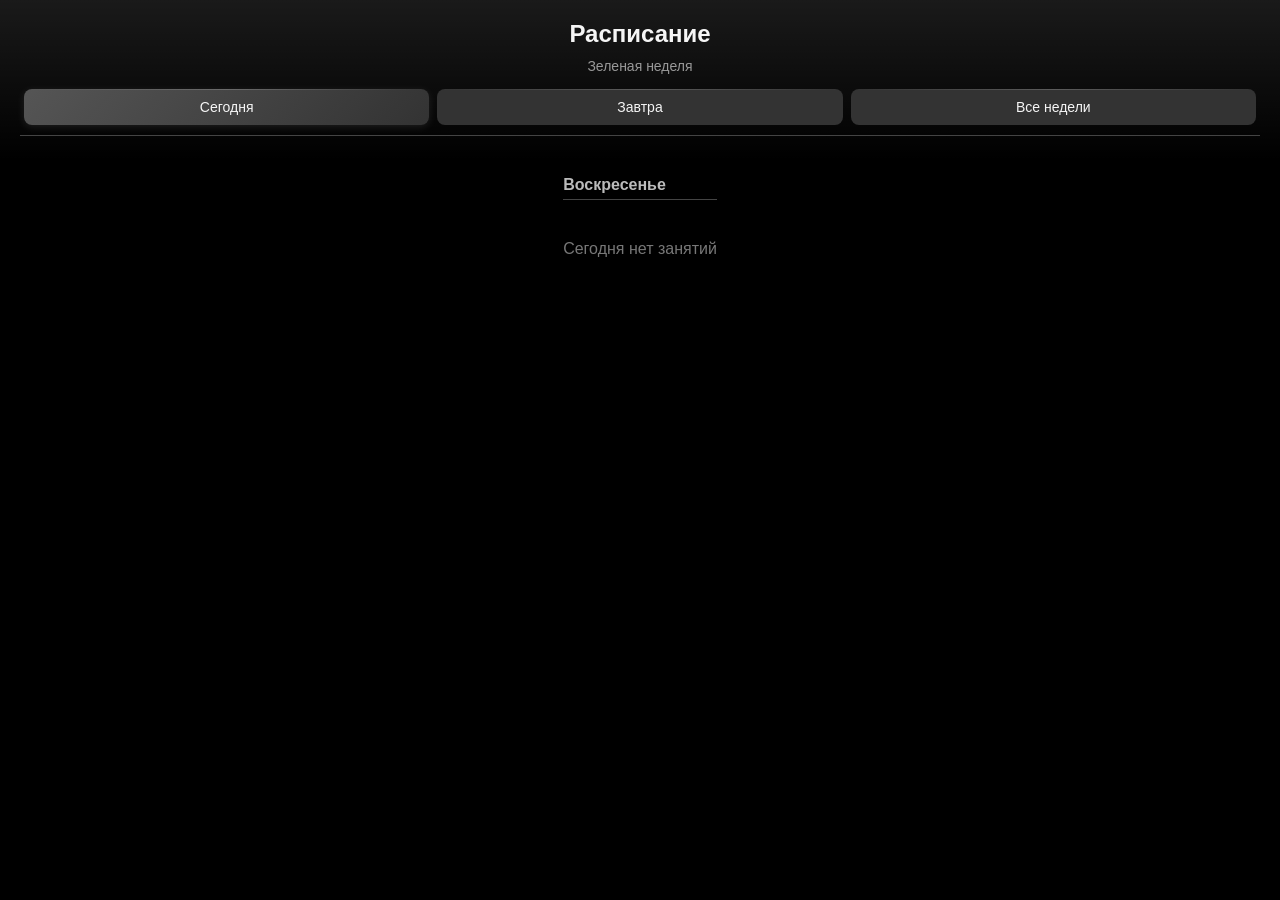
==== index.html @ 1350d83d "Rename index (1).html to index.html" ====
<!DOCTYPE html>
<html lang="ru">
<head>
    <meta charset="UTF-8">
    <meta name="viewport" content="width=device-width, initial-scale=1.0, maximum-scale=1.0, user-scalable=no">
    <meta name="apple-mobile-web-app-capable" content="yes">
    <meta name="apple-mobile-web-app-status-bar-style" content="black-translucent">
    <meta name="apple-mobile-web-app-title" content="Расписание">
    
    <!-- PWA Meta Tags -->
    <meta name="theme-color" content="#000000">
    <meta name="msapplication-TileColor" content="#000000">
    <meta name="msapplication-navbutton-color" content="#000000">
    <meta name="application-name" content="Расписание">
    <meta name="mobile-web-app-capable" content="yes">
    
    <!-- iOS Specific Meta Tags -->
    <meta name="apple-touch-fullscreen" content="yes">
    <link rel="apple-touch-icon" href="./icon-192.svg">
    <link rel="apple-touch-startup-image" href="./icon-512.svg">
    
    <!-- Manifest and Icons -->
    <link rel="manifest" href="./manifest.json">
    <link rel="icon" type="image/svg+xml" href="./icon-192.svg">
    <link rel="shortcut icon" href="./icon-192.svg">
    
    <title>Расписание</title>
    <style>
        :root {
            --bg-color: #000000;
            --text-color: #f5f5f5;
            --accent-color: #333333;
            --highlight-color: #555555;
            --border-color: #444444;
            --gradient-start: rgba(255, 255, 255, 0.1);
            --gradient-end: rgba(255, 255, 255, 0);
            --progress-bar-color: #4CAF50;
            --current-class-border: 2px solid #4CAF50;
            --current-class-bg: rgba(76, 175, 80, 0.1);
        }
        
        * {
            margin: 0;
            padding: 0;
            box-sizing: border-box;
            font-family: -apple-system, BlinkMacSystemFont, 'Segoe UI', Roboto, Helvetica, Arial, sans-serif;
        }
        
        body {
            background-color: var(--bg-color);
            color: var(--text-color);
            min-height: 100vh;
            display: flex;
            flex-direction: column;
            -webkit-font-smoothing: antialiased;
            -webkit-tap-highlight-color: transparent;
        }
        
        .header {
            padding: 20px 20px 10px;
            background: linear-gradient(to bottom, var(--gradient-start), var(--gradient-end));
        }
        
        .title {
            font-size: 24px;
            font-weight: 700;
            margin-bottom: 10px;
            text-align: center;
        }
        
        .week-type {
            text-align: center;
            font-size: 14px;
            margin-bottom: 15px;
            color: #999;
        }
        
        .tabs {
            display: flex;
            justify-content: space-between;
            margin-bottom: 15px;
            border-bottom: 1px solid var(--border-color);
            padding-bottom: 10px;
        }
        
        .tab {
            padding: 10px;
            border-radius: 8px;
            background-color: var(--accent-color);
            flex: 1;
            margin: 0 4px;
            text-align: center;
            font-size: 14px;
            font-weight: 500;
            cursor: pointer;
            transition: all 0.2s ease;
            position: relative;
            overflow: hidden;
        }
        
        .tab.active {
            background: linear-gradient(135deg, #555, #333);
            box-shadow: 0 2px 8px rgba(255, 255, 255, 0.1);
        }
        
        .tab:after {
            content: '';
            position: absolute;
            top: 0;
            left: 0;
            right: 0;
            height: 1px;
            background: linear-gradient(to right, transparent, rgba(255, 255, 255, 0.2), transparent);
        }
        
        /* Sub-tabs styling */
        .sub-tabs {
            display: flex;
            justify-content: space-between;
            margin: 0 0 15px;
            padding: 5px 0;
            border-bottom: 1px solid var(--border-color);
        }
        
        .sub-tab {
            padding: 8px;
            border-radius: 6px;
            background-color: var(--accent-color);
            flex: 1;
            margin: 0 4px;
            text-align: center;
            font-size: 13px;
            font-weight: 500;
            cursor: pointer;
            transition: all 0.2s ease;
            position: relative;
        }
        
        .sub-tab.active {
            background: linear-gradient(135deg, #444, #222);
            box-shadow: 0 2px 6px rgba(255, 255, 255, 0.08);
        }
        
        .sub-tab:after {
            content: '';
            position: absolute;
            top: 0;
            left: 0;
            right: 0;
            height: 1px;
            background: linear-gradient(to right, transparent, rgba(255, 255, 255, 0.15), transparent);
        }
        
        .content {
            flex: 1;
            padding: 0 15px 20px;
            min-height: 0;
        }
        
        .class-card {
            background: linear-gradient(to bottom, var(--accent-color), #222);
            border-radius: 12px;
            padding: 15px;
            margin-bottom: 15px;
            border: 1px solid var(--border-color);
            box-shadow: 0 4px 8px rgba(0, 0, 0, 0.2);
            position: relative;
            overflow: hidden;
        }
        
        /* Current class styling */
        .class-card.current {
            border: var(--current-class-border);
            background: linear-gradient(to bottom, var(--current-class-bg), #222);
        }
        
        .time {
            font-size: 16px;
            font-weight: 600;
            margin-bottom: 8px;
            color: #bbb;
        }
        
        .subject {
            font-size: 18px;
            font-weight: 700;
            margin-bottom: 10px;
        }
        
        .details {
            display: flex;
            justify-content: space-between;
            font-size: 14px;
            color: #999;
            margin-bottom: 10px;
        }
        
        /* Progress bar container */
        .progress-container {
            display: none;
            margin-top: 10px;
        }
        
        .class-card.current .progress-container {
            display: block;
        }
        
        .progress-bar {
            height: 8px;
            width: 100%;
            background-color: #444;
            border-radius: 4px;
            overflow: hidden;
            margin-bottom: 5px;
        }
        
        .progress-fill {
            height: 100%;
            background-color: var(--progress-bar-color);
            width: 0%;
            transition: width 1s linear;
        }
        
        .remaining-time {
            font-size: 12px;
            text-align: right;
            color: #999;
        }
        
        .class-card:after {
            content: '';
            position: absolute;
            top: 0;
            left: 0;
            right: 0;
            height: 1px;
            background: linear-gradient(to right, transparent, rgba(255, 255, 255, 0.2), transparent);
        }
        
        .day-header {
            font-size: 16px;
            font-weight: 600;
            margin: 15px 0 10px;
            padding-bottom: 5px;
            border-bottom: 1px solid var(--border-color);
            color: #bbb;
        }
        
        .no-classes {
            text-align: center;
            margin-top: 40px;
            font-size: 16px;
            color: #777;
        }
        
        .finished-message {
            text-align: center;
            margin-top: 20px;
            font-size: 16px;
            color: #777;
        }
        
        .loading {
            text-align: center;
            padding: 20px;
            font-size: 16px;
        }

        .error {
            text-align: center;
            padding: 20px;
            font-size: 16px;
            color: #ff6b6b;
        }

        @media (prefers-color-scheme: dark) {
            :root {
                --bg-color: #000000;
                --text-color: #f5f5f5;
            }
        }
        
        @media screen and (min-width: 768px) {
            .content {
                max-width: 600px;
                margin: 0 auto;
            }
        }
    </style>
</head>
<body>
    <div class="header">
        <h1 class="title">Расписание</h1>
        <div id="weekType" class="week-type">Загрузка...</div>
        <div class="tabs">
            <div class="tab active" data-tab="today">Сегодня</div>
            <div class="tab" data-tab="tomorrow">Завтра</div>
            <div class="tab" data-tab="week">Все недели</div>
        </div>
    </div>
    <div class="content" id="content">
        <div class="loading">Загрузка расписания...</div>
    </div>

    <script>
        // Global variable to store schedule data
        let scheduleData = null;

        // Helper functions
        const dayOfWeekMap = {
            0: "ВС",
            1: "ПН",
            2: "ВТ",
            3: "СР",
            4: "ЧТ",
            5: "ПТ",
            6: "СБ"
        };

        const fullDayNames = {
            "ПН": "Понедельник",
            "ВТ": "Вторник",
            "СР": "Среда",
            "ЧТ": "Четверг",
            "ПТ": "Пятница",
            "СБ": "Суббота",
            "ВС": "Воскресенье"
        };

        // Load schedule data from JSON file with offline support
        async function loadScheduleData() {
            try {
                // First try to load from network
                const response = await fetch('schedule.json');
                if (!response.ok) {
                    throw new Error(`HTTP error! status: ${response.status}`);
                }
                scheduleData = await response.json();
                
                // Save to localStorage for offline access
                localStorage.setItem('scheduleData', JSON.stringify(scheduleData));
                localStorage.setItem('scheduleDataTimestamp', Date.now().toString());
                
                console.log('Schedule data loaded from network and cached');
                return true;
            } catch (error) {
                console.error('Error loading schedule data from network:', error);
                
                // Try to load from localStorage (offline mode)
                const cachedData = localStorage.getItem('scheduleData');
                if (cachedData) {
                    try {
                        scheduleData = JSON.parse(cachedData);
                        console.log('Schedule data loaded from offline cache');
                        
                        // Show offline indicator
                        showOfflineIndicator();
                        return true;
                    } catch (parseError) {
                        console.error('Error parsing cached schedule data:', parseError);
                        localStorage.removeItem('scheduleData');
                        localStorage.removeItem('scheduleDataTimestamp');
                    }
                }
                
                // No data available
                document.getElementById('content').innerHTML = `
                    <div class="error">
                        Ошибка загрузки расписания.<br>
                        Нет доступа к сети и отсутствуют сохраненные данные.<br>
                        Проверьте подключение к интернету.
                    </div>
                `;
                return false;
            }
        }

        // Show offline indicator
        function showOfflineIndicator() {
            const weekTypeElement = document.getElementById('weekType');
            if (weekTypeElement) {
                weekTypeElement.innerHTML += ' <span style="color: #ff6b6b; font-size: 12px;">● Автономный режим</span>';
            }
        }

        // Check if data is fresh (less than 24 hours old)
        function isDataFresh() {
            const timestamp = localStorage.getItem('scheduleDataTimestamp');
            if (!timestamp) return false;
            
            const age = Date.now() - parseInt(timestamp);
            const maxAge = 24 * 60 * 60 * 1000; // 24 hours
            return age < maxAge;
        }

        // Get next class for widget
        function getNextClass() {
            if (!scheduleData) return null;
            
            const now = new Date();
            const currentWeekType = getCurrentWeekType();
            const currentDay = getCurrentDayOfWeek();
            
            // Check remaining classes today
            const todayClasses = scheduleData[currentWeekType] && scheduleData[currentWeekType][currentDay];
            if (todayClasses && todayClasses.length > 0) {
                for (const classItem of todayClasses) {
                    const { start } = parseTimeString(classItem.time);
                    if (start > now.getTime()) {
                        return {
                            ...classItem,
                            day: currentDay,
                            weekType: currentWeekType,
                            isToday: true
                        };
                    }
                }
            }
            
            // Check tomorrow and subsequent days
            const daysOrder = ["ПН", "ВТ", "СР", "ЧТ", "ПТ", "СБ", "ВС"];
            let checkDate = new Date(now);
            checkDate.setDate(checkDate.getDate() + 1);
            
            for (let i = 0; i < 14; i++) { // Check up to 2 weeks ahead
                const checkDay = dayOfWeekMap[checkDate.getDay()];
                const checkWeekType = getWeekTypeForDate(checkDate);
                
                const dayClasses = scheduleData[checkWeekType] && scheduleData[checkWeekType][checkDay];
                if (dayClasses && dayClasses.length > 0) {
                    return {
                        ...dayClasses[0],
                        day: checkDay,
                        weekType: checkWeekType,
                        isToday: false,
                        date: new Date(checkDate)
                    };
                }
                
                checkDate.setDate(checkDate.getDate() + 1);
            }
            
            return null;
        }
        
        // Get week type for specific date
        function getWeekTypeForDate(date) {
            const startDate = new Date('2025-01-27');
            const timeDiff = date.getTime() - startDate.getTime();
            const weeksPassed = Math.floor(timeDiff / (7 * 24 * 60 * 60 * 1000));
            return weeksPassed % 2 === 0 ? "Зеленая неделя" : "Белая неделя";
        }

        // Get today's schedule for widget
        function getTodayScheduleForWidget() {
            const weekType = getCurrentWeekType();
            const dayOfWeek = getCurrentDayOfWeek();
            
            if (!scheduleData || !scheduleData[weekType] || !scheduleData[weekType][dayOfWeek]) {
                return {
                    day: fullDayNames[dayOfWeek],
                    weekType: weekType,
                    classes: [],
                    message: "Сегодня нет занятий"
                };
            }
            
            const classes = scheduleData[weekType][dayOfWeek].map(classItem => ({
                ...classItem,
                isCurrent: isCurrentClass(classItem.time),
                isFinished: parseTimeString(classItem.time).end < Date.now()
            }));
            
            return {
                day: fullDayNames[dayOfWeek],
                weekType: weekType,
                classes: classes,
                currentClass: classes.find(c => c.isCurrent),
                nextClass: classes.find(c => parseTimeString(c.time).start > Date.now())
            };
        }

        // API endpoints for widgets (simulated with URL parameters)
        function handleWidgetAPI() {
            const urlParams = new URLSearchParams(window.location.search);
            const api = urlParams.get('api');
            
            if (api === 'next-class') {
                const nextClass = getNextClass();
                if (nextClass) {
                    return {
                        success: true,
                        data: {
                            subject: nextClass.subject,
                            time: nextClass.time,
                            room: nextClass.room,
                            type: nextClass.type,
                            day: fullDayNames[nextClass.day],
                            isToday: nextClass.isToday,
                            date: nextClass.date ? nextClass.date.toLocaleDateString('ru-RU') : 'Сегодня'
                        }
                    };
                } else {
                    return {
                        success: false,
                        message: "Нет предстоящих занятий"
                    };
                }
            }
            
            if (api === 'today') {
                return {
                    success: true,
                    data: getTodayScheduleForWidget()
                };
            }
            
            return null;
        }

        // Determine current week type (alternate between green and white week)
        function getCurrentWeekType() {
            const startDate = new Date('2025-01-27');
            const currentDate = new Date();
            const timeDiff = currentDate.getTime() - startDate.getTime();
            const weeksPassed = Math.floor(timeDiff / (7 * 24 * 60 * 60 * 1000));
            return weeksPassed % 2 === 0 ? "Зеленая неделя" : "Белая неделя";
        }
        
        function getTomorrowWeekType() {
            const startDate = new Date('2025-01-27');
            const tomorrow = new Date();
            tomorrow.setDate(tomorrow.getDate() + 1);
            const timeDiff = tomorrow.getTime() - startDate.getTime();
            const weeksPassed = Math.floor(timeDiff / (7 * 24 * 60 * 60 * 1000));
            return weeksPassed % 2 === 0 ? "Зеленая неделя" : "Белая неделя";
        }
        
        function getCurrentDayOfWeek() {
            return dayOfWeekMap[new Date().getDay()];
        }

        function getTomorrowDayOfWeek() {
            const tomorrow = new Date();
            tomorrow.setDate(tomorrow.getDate() + 1);
            return dayOfWeekMap[tomorrow.getDay()];
        }

        // Time parsing and progress functions
        function parseTimeString(timeStr) {
            const [start, end] = timeStr.split(' - ');
            
            // Parse start time
            const [startHours, startMinutes] = start.split(':').map(Number);
            const startDate = new Date();
            startDate.setHours(startHours, startMinutes, 0, 0);
            
            // Parse end time
            const [endHours, endMinutes] = end.split(':').map(Number);
            const endDate = new Date();
            endDate.setHours(endHours, endMinutes, 0, 0);
            
            return { start: startDate.getTime(), end: endDate.getTime() };
        }
        
        function isCurrentClass(timeStr) {
            const now = Date.now();
            const { start, end } = parseTimeString(timeStr);
            return now >= start && now <= end;
        }
        
        function calculateProgress(timeStr) {
            const now = Date.now();
            const { start, end } = parseTimeString(timeStr);
            
            const totalDuration = end - start;
            const elapsed = now - start;
            
            return Math.min(Math.max(0, (elapsed / totalDuration) * 100), 100);
        }
        
        function calculateRemainingTime(timeStr) {
            const now = Date.now();
            const { end } = parseTimeString(timeStr);
            
            const remainingMs = end - now;
            const remainingMinutes = Math.ceil(remainingMs / 60000);
            
            return remainingMinutes > 0 ? remainingMinutes : 0;
        }

        // Check if all classes for the day are finished
        function areClassesFinishedForDay(weekType, dayOfWeek) {
            if (!scheduleData || !scheduleData[weekType] || !scheduleData[weekType][dayOfWeek]) return true;
            
            const dayClasses = scheduleData[weekType][dayOfWeek];
            if (dayClasses.length === 0) return true;
            
            const now = Date.now();
            const lastClassEnd = parseTimeString(dayClasses[dayClasses.length - 1].time).end;
            
            return now > lastClassEnd;
        }

        // UI Rendering functions
        function renderClassCard(classItem, isTodayTab = false) {
            // Only show progress and current class styling in "Сегодня" tab
            const showProgress = isTodayTab && isCurrentClass(classItem.time);
            const currentClass = showProgress ? 'current' : '';
            
            let html = `
                <div class="class-card ${currentClass}">
                    <div class="time">${classItem.time}</div>
                    <div class="subject">${classItem.subject}</div>
                    <div class="details">
                        <div class="room">Кабинет: ${classItem.room}</div>
                        <div class="type">${classItem.type}</div>
                    </div>
            `;
            
            // Add progress bar for current class in "Сегодня" tab
            if (showProgress) {
                const progress = calculateProgress(classItem.time);
                const remainingMinutes = calculateRemainingTime(classItem.time);
                
                html += `
                    <div class="progress-container">
                        <div class="progress-bar">
                            <div class="progress-fill" style="width: ${progress}%"></div>
                        </div>
                        <div class="remaining-time">Осталось: ${remainingMinutes} минут</div>
                    </div>
                `;
            }
            
            html += `</div>`;
            return html;
        }

        function renderDaySchedule(weekType, dayOfWeek, isTodayTab = false) {
            if (!scheduleData || !scheduleData[weekType] || !scheduleData[weekType][dayOfWeek]) {
                return `<div class="no-classes">Нет занятий</div>`;
            }
            
            const dayClasses = scheduleData[weekType][dayOfWeek];
            
            if (dayClasses.length === 0) {
                return `<div class="no-classes">Нет занятий</div>`;
            }
            
            return dayClasses.map(classItem => renderClassCard(classItem, isTodayTab)).join('');
        }

        function renderTodaySchedule() {
            const weekType = getCurrentWeekType();
            const dayOfWeek = getCurrentDayOfWeek();
            
            let html = `<div class="day-header">${fullDayNames[dayOfWeek]}</div>`;
            
            if (!scheduleData || !scheduleData[weekType] || !scheduleData[weekType][dayOfWeek]) {
                html += `<div class="no-classes">Сегодня нет занятий</div>`;
            } else {
                html += renderDaySchedule(weekType, dayOfWeek, true);
                if (areClassesFinishedForDay(weekType, dayOfWeek)) {
                    html += `<div class="finished-message">Занятия на сегодня закончены.</div>`;
                }
            }
            
            return html;
        }

        function renderTomorrowSchedule() {
            const weekType = getTomorrowWeekType();
            const tomorrowDay = getTomorrowDayOfWeek();
    
            let html = `<div class="day-header">${fullDayNames[tomorrowDay]}</div>`;
    
            if (!scheduleData || !scheduleData[weekType] || !scheduleData[weekType][tomorrowDay]) {
                html += `<div class="no-classes">Завтра нет занятий</div>`;
            } else {
                html += renderDaySchedule(weekType, tomorrowDay, false);
            }
    
            return html;
        }

        function renderFullWeekSchedule(weekType) {
            if (!scheduleData || !scheduleData[weekType]) {
                return `<div class="no-classes">Нет данных для этой недели</div>`;
            }
            
            let html = '';
            const daysOrder = ["ПН", "ВТ", "СР", "ЧТ", "ПТ", "СБ", "ВС"];
            
            for (const day of daysOrder) {
                if (scheduleData[weekType][day] && scheduleData[weekType][day].length > 0) {
                    html += `<div class="day-header">${fullDayNames[day]}</div>`;
                    html += renderDaySchedule(weekType, day, false);
                }
            }
            
            if (html === '') {
                html = `<div class="no-classes">Нет занятий на этой неделе</div>`;
            }
            
            return html;
        }

        // Tab and Sub-tab handling
        function setActiveTab(tabName) {
            if (!scheduleData) {
                document.getElementById('content').innerHTML = `<div class="loading">Расписание еще загружается...</div>`;
                return;
            }

            // Set active main tab
            document.querySelectorAll('.tab').forEach(tab => {
                tab.classList.toggle('active', tab.dataset.tab === tabName);
            });
            
            const contentDiv = document.getElementById('content');
            
            // Handle sub-tabs for "Все недели" tab
            if (tabName === 'week') {
                // Check if sub-tabs already exist
                let subTabsContainer = document.querySelector('.sub-tabs');
                
                // Create sub-tabs if they don't exist
                if (!subTabsContainer) {
                    subTabsContainer = document.createElement('div');
                    subTabsContainer.className = 'sub-tabs';
                    subTabsContainer.innerHTML = `
                        <div class="sub-tab active" data-week="Белая неделя">Белая неделя</div>
                        <div class="sub-tab" data-week="Зеленая неделя">Зеленая неделя</div>
                    `;
                    
                    // Insert sub-tabs after main tabs
                    const tabsContainer = document.querySelector('.tabs');
                    tabsContainer.parentNode.insertBefore(subTabsContainer, tabsContainer.nextSibling);
                    
                    // Add click handlers for sub-tabs
                    document.querySelectorAll('.sub-tab').forEach(subTab => {
                        subTab.addEventListener('click', () => {
                            setActiveSubTab(subTab.dataset.week);
                        });
                    });
                } else {
                    // Make sub-tabs visible
                    subTabsContainer.style.display = 'flex';
                }
                
                // Load saved sub-tab or default to "Белая неделя"
                const savedSubTab = localStorage.getItem('activeSubTab') || "Белая неделя";
                setActiveSubTab(savedSubTab);
            } else {
                // Hide sub-tabs for other main tabs
                const subTabsContainer = document.querySelector('.sub-tabs');
                if (subTabsContainer) {
                    subTabsContainer.style.display = 'none';
                }
                
                // Render content based on selected tab
                switch (tabName) {
                    case 'today':
                        contentDiv.innerHTML = renderTodaySchedule();
                        break;
                    case 'tomorrow':
                        contentDiv.innerHTML = renderTomorrowSchedule();
                        break;
                }
            }
            
            // Save active tab to localStorage
            localStorage.setItem('activeTab', tabName);
        }
        
        function setActiveSubTab(weekType) {
            // Set active sub-tab
            document.querySelectorAll('.sub-tab').forEach(subTab => {
                subTab.classList.toggle('active', subTab.dataset.week === weekType);
            });
            
            // Render content for selected week type
            document.getElementById('content').innerHTML = renderFullWeekSchedule(weekType);
            
            // Save active sub-tab to localStorage
            localStorage.setItem('activeSubTab', weekType);
        }

        // Update progress bars for active class
        let progressInterval = null;

        function updateProgressBars() {
            const activeTab = document.querySelector('.tab.active')?.dataset.tab;
            if (activeTab !== 'today') {
                if (progressInterval) {
                    clearInterval(progressInterval);
                    progressInterval = null;
                }
                return;
            }

            const weekType = getCurrentWeekType();
            const dayOfWeek = getCurrentDayOfWeek();

            if (areClassesFinishedForDay(weekType, dayOfWeek)) {
                if (progressInterval) {
                    clearInterval(progressInterval);
                    progressInterval = null;
                }
                return;
            }

            const currentClassCard = document.querySelector('.class-card.current');
            if (!currentClassCard) {
                if (progressInterval) {
                    clearInterval(progressInterval);
                    progressInterval = null;
                }
                return;
            }

            const timeDiv = currentClassCard.querySelector('.time');
            const timeStr = timeDiv.textContent;

            if (!isCurrentClass(timeStr)) {
                // Class is no longer current, refresh the schedule
                setActiveTab('today');
                if (progressInterval) {
                    clearInterval(progressInterval);
                    progressInterval = null;
                }
                return;
            }

            const progress = calculateProgress(timeStr);
            const remainingMinutes = calculateRemainingTime(timeStr);
            
            const progressFill = currentClassCard.querySelector('.progress-fill');
            const remainingTimeDiv = currentClassCard.querySelector('.remaining-time');
            
            if (progressFill) {
                progressFill.style.width = `${progress}%`;
            }
            
            if (remainingTimeDiv) {
                remainingTimeDiv.textContent = `Осталось: ${remainingMinutes} минут`;
            }
        }

        // Initialize
        document.addEventListener('DOMContentLoaded', async () => {
            // Check if this is a widget API request
            const widgetData = handleWidgetAPI();
            if (widgetData) {
                // Return JSON for widget consumption
                document.body.innerHTML = `<pre>${JSON.stringify(widgetData, null, 2)}</pre>`;
                return;
            }
            
            // Normal app initialization
            const loadSuccess = await loadScheduleData();
            
            if (!loadSuccess) {
                return; // Error message already shown in loadScheduleData
            }
            
            // Set week type
            const weekType = getCurrentWeekType();
            document.getElementById('weekType').textContent = weekType;
            
            // Check for URL parameters to set initial tab
            const urlParams = new URLSearchParams(window.location.search);
            const tabParam = urlParams.get('tab');
            
            // Set up tab click handlers
            document.querySelectorAll('.tab').forEach(tab => {
                tab.addEventListener('click', () => {
                    setActiveTab(tab.dataset.tab);
                });
            });
            
            // Load saved active tab or use URL parameter or default to 'today'
            const initialTab = tabParam || localStorage.getItem('activeTab') || 'today';
            setActiveTab(initialTab);
            
            // Auto-update schedule every 30 seconds
            setInterval(() => {
                const activeTab = document.querySelector('.tab.active').dataset.tab;
                setActiveTab(activeTab);
            }, 30000);

            // Start progress bar updates
            progressInterval = setInterval(updateProgressBars, 1000); // Update every second
            
            // Register Service Worker for PWA functionality
            if ('serviceWorker' in navigator) {
                window.addEventListener('load', () => {
                    navigator.serviceWorker.register('./sw.js')
                        .then(registration => {
                            console.log('Service Worker зарегистрирован успешно:', registration);
                            
                            // Check for updates
                            registration.addEventListener('updatefound', () => {
                                const newWorker = registration.installing;
                                if (newWorker) {
                                    newWorker.addEventListener('statechange', () => {
                                        if (newWorker.state === 'installed' && navigator.serviceWorker.controller) {
                                            // Show update available notification
                                            if (confirm('Доступно обновление приложения. Обновить сейчас?')) {
                                                newWorker.postMessage({ type: 'SKIP_WAITING' });
                                                window.location.reload();
                                            }
                                        }
                                    });
                                }
                            });
                        })
                        .catch(error => {
                            console.log('Ошибка регистрации Service Worker:', error);
                        });
                });
            }
            
            // Install prompt handling
            let deferredPrompt;
            window.addEventListener('beforeinstallprompt', (e) => {
                e.preventDefault();
                deferredPrompt = e;
                showInstallButton();
            });
            
            function showInstallButton() {
                // Create install button if it doesn't exist
                const installBtn = document.getElementById('installBtn');
                if (!installBtn) {
                    const btn = document.createElement('button');
                    btn.id = 'installBtn';
                    btn.innerHTML = '📱 Установить приложение';
                    btn.style.cssText = `
                        position: fixed;
                        bottom: 20px;
                        right: 20px;
                        background: #4CAF50;
                        color: white;
                        border: none;
                        padding: 10px 15px;
                        border-radius: 25px;
                        font-size: 14px;
                        cursor: pointer;
                        z-index: 1000;
                        box-shadow: 0 4px 8px rgba(0,0,0,0.3);
                    `;
                    
                    btn.addEventListener('click', async () => {
                        if (deferredPrompt) {
                            deferredPrompt.prompt();
                            const { outcome } = await deferredPrompt.userChoice;
                            console.log(`Install prompt outcome: ${outcome}`);
                            deferredPrompt = null;
                            btn.remove();
                        }
                    });
                    
                    document.body.appendChild(btn);
                    
                    // Auto-hide after 10 seconds
                    setTimeout(() => {
                        if (btn.parentNode) {
                            btn.remove();
                        }
                    }, 10000);
                }
            }
        });
    </script>

    <div style="position: fixed; top: 20px; left: 20px; right: 20px; display: flex; justify-content: space-between; z-index: 1000;">
    </div>
</body>
</html>
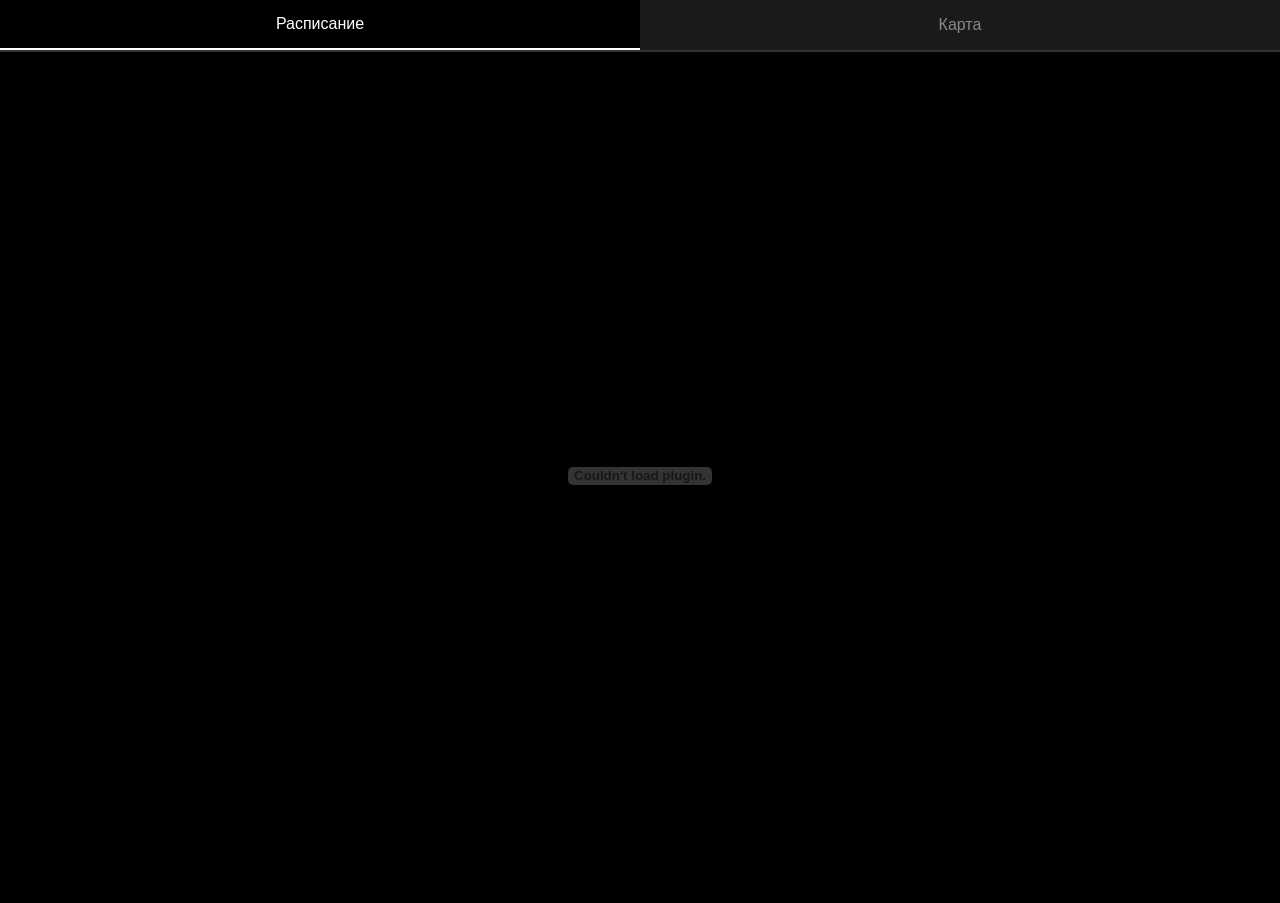
==== commit 0cf83330: "Rename pdf_viewer.html to index.html" ====
--- a/index.html
+++ b/index.html
@@ -2,980 +2,97 @@
 <html lang="ru">
 <head>
     <meta charset="UTF-8">
-    <meta name="viewport" content="width=device-width, initial-scale=1.0, maximum-scale=1.0, user-scalable=no">
-    <meta name="apple-mobile-web-app-capable" content="yes">
-    <meta name="apple-mobile-web-app-status-bar-style" content="black-translucent">
-    <meta name="apple-mobile-web-app-title" content="Расписание">
-    
-    <!-- PWA Meta Tags -->
-    <meta name="theme-color" content="#000000">
-    <meta name="msapplication-TileColor" content="#000000">
-    <meta name="msapplication-navbutton-color" content="#000000">
-    <meta name="application-name" content="Расписание">
-    <meta name="mobile-web-app-capable" content="yes">
-    
-    <!-- iOS Specific Meta Tags -->
-    <meta name="apple-touch-fullscreen" content="yes">
-    <link rel="apple-touch-icon" href="./icon-192.svg">
-    <link rel="apple-touch-startup-image" href="./icon-512.svg">
-    
-    <!-- Manifest and Icons -->
-    <link rel="manifest" href="./manifest.json">
-    <link rel="icon" type="image/svg+xml" href="./icon-192.svg">
-    <link rel="shortcut icon" href="./icon-192.svg">
-    
+    <meta name="viewport" content="width=device-width, initial-scale=1.0">
     <title>Расписание</title>
     <style>
-        :root {
-            --bg-color: #000000;
-            --text-color: #f5f5f5;
-            --accent-color: #333333;
-            --highlight-color: #555555;
-            --border-color: #444444;
-            --gradient-start: rgba(255, 255, 255, 0.1);
-            --gradient-end: rgba(255, 255, 255, 0);
-            --progress-bar-color: #4CAF50;
-            --current-class-border: 2px solid #4CAF50;
-            --current-class-bg: rgba(76, 175, 80, 0.1);
-        }
-        
         * {
             margin: 0;
             padding: 0;
             box-sizing: border-box;
-            font-family: -apple-system, BlinkMacSystemFont, 'Segoe UI', Roboto, Helvetica, Arial, sans-serif;
         }
         
         body {
-            background-color: var(--bg-color);
-            color: var(--text-color);
-            min-height: 100vh;
-            display: flex;
-            flex-direction: column;
-            -webkit-font-smoothing: antialiased;
-            -webkit-tap-highlight-color: transparent;
-        }
-        
-        .header {
-            padding: 20px 20px 10px;
-            background: linear-gradient(to bottom, var(--gradient-start), var(--gradient-end));
-        }
-        
-        .title {
-            font-size: 24px;
-            font-weight: 700;
-            margin-bottom: 10px;
-            text-align: center;
-        }
-        
-        .week-type {
-            text-align: center;
-            font-size: 14px;
-            margin-bottom: 15px;
-            color: #999;
+            background-color: #000;
+            font-family: Arial, sans-serif;
+            color: #fff;
         }
         
         .tabs {
             display: flex;
-            justify-content: space-between;
-            margin-bottom: 15px;
-            border-bottom: 1px solid var(--border-color);
-            padding-bottom: 10px;
+            background-color: #1a1a1a;
+            border-bottom: 2px solid #333;
         }
         
         .tab {
-            padding: 10px;
-            border-radius: 8px;
-            background-color: var(--accent-color);
             flex: 1;
-            margin: 0 4px;
+            padding: 15px;
             text-align: center;
-            font-size: 14px;
-            font-weight: 500;
             cursor: pointer;
-            transition: all 0.2s ease;
-            position: relative;
-            overflow: hidden;
+            background-color: #1a1a1a;
+            border: none;
+            color: #888;
+            font-size: 16px;
+            transition: all 0.3s;
+        }
+        
+        .tab:hover {
+            background-color: #2a2a2a;
+            color: #fff;
         }
         
         .tab.active {
-            background: linear-gradient(135deg, #555, #333);
-            box-shadow: 0 2px 8px rgba(255, 255, 255, 0.1);
-        }
-        
-        .tab:after {
-            content: '';
-            position: absolute;
-            top: 0;
-            left: 0;
-            right: 0;
-            height: 1px;
-            background: linear-gradient(to right, transparent, rgba(255, 255, 255, 0.2), transparent);
-        }
-        
-        /* Sub-tabs styling */
-        .sub-tabs {
-            display: flex;
-            justify-content: space-between;
-            margin: 0 0 15px;
-            padding: 5px 0;
-            border-bottom: 1px solid var(--border-color);
-        }
-        
-        .sub-tab {
-            padding: 8px;
-            border-radius: 6px;
-            background-color: var(--accent-color);
-            flex: 1;
-            margin: 0 4px;
-            text-align: center;
-            font-size: 13px;
-            font-weight: 500;
-            cursor: pointer;
-            transition: all 0.2s ease;
-            position: relative;
-        }
-        
-        .sub-tab.active {
-            background: linear-gradient(135deg, #444, #222);
-            box-shadow: 0 2px 6px rgba(255, 255, 255, 0.08);
-        }
-        
-        .sub-tab:after {
-            content: '';
-            position: absolute;
-            top: 0;
-            left: 0;
-            right: 0;
-            height: 1px;
-            background: linear-gradient(to right, transparent, rgba(255, 255, 255, 0.15), transparent);
+            background-color: #000;
+            color: #fff;
+            border-bottom: 2px solid #fff;
         }
         
         .content {
-            flex: 1;
-            padding: 0 15px 20px;
-            min-height: 0;
+            display: none;
+            width: 100%;
+            height: calc(100vh - 53px);
         }
         
-        .class-card {
-            background: linear-gradient(to bottom, var(--accent-color), #222);
-            border-radius: 12px;
-            padding: 15px;
-            margin-bottom: 15px;
-            border: 1px solid var(--border-color);
-            box-shadow: 0 4px 8px rgba(0, 0, 0, 0.2);
-            position: relative;
-            overflow: hidden;
-        }
-        
-        /* Current class styling */
-        .class-card.current {
-            border: var(--current-class-border);
-            background: linear-gradient(to bottom, var(--current-class-bg), #222);
-        }
-        
-        .time {
-            font-size: 16px;
-            font-weight: 600;
-            margin-bottom: 8px;
-            color: #bbb;
-        }
-        
-        .subject {
-            font-size: 18px;
-            font-weight: 700;
-            margin-bottom: 10px;
-        }
-        
-        .details {
-            display: flex;
-            justify-content: space-between;
-            font-size: 14px;
-            color: #999;
-            margin-bottom: 10px;
-        }
-        
-        /* Progress bar container */
-        .progress-container {
-            display: none;
-            margin-top: 10px;
-        }
-        
-        .class-card.current .progress-container {
+        .content.active {
             display: block;
         }
         
-        .progress-bar {
-            height: 8px;
+        embed, img {
             width: 100%;
-            background-color: #444;
-            border-radius: 4px;
-            overflow: hidden;
-            margin-bottom: 5px;
-        }
-        
-        .progress-fill {
             height: 100%;
-            background-color: var(--progress-bar-color);
-            width: 0%;
-            transition: width 1s linear;
-        }
-        
-        .remaining-time {
-            font-size: 12px;
-            text-align: right;
-            color: #999;
-        }
-        
-        .class-card:after {
-            content: '';
-            position: absolute;
-            top: 0;
-            left: 0;
-            right: 0;
-            height: 1px;
-            background: linear-gradient(to right, transparent, rgba(255, 255, 255, 0.2), transparent);
-        }
-        
-        .day-header {
-            font-size: 16px;
-            font-weight: 600;
-            margin: 15px 0 10px;
-            padding-bottom: 5px;
-            border-bottom: 1px solid var(--border-color);
-            color: #bbb;
-        }
-        
-        .no-classes {
-            text-align: center;
-            margin-top: 40px;
-            font-size: 16px;
-            color: #777;
-        }
-        
-        .finished-message {
-            text-align: center;
-            margin-top: 20px;
-            font-size: 16px;
-            color: #777;
-        }
-        
-        .loading {
-            text-align: center;
-            padding: 20px;
-            font-size: 16px;
-        }
-
-        .error {
-            text-align: center;
-            padding: 20px;
-            font-size: 16px;
-            color: #ff6b6b;
-        }
-
-        @media (prefers-color-scheme: dark) {
-            :root {
-                --bg-color: #000000;
-                --text-color: #f5f5f5;
-            }
-        }
-        
-        @media screen and (min-width: 768px) {
-            .content {
-                max-width: 600px;
-                margin: 0 auto;
-            }
+            object-fit: contain;
         }
     </style>
 </head>
 <body>
-    <div class="header">
-        <h1 class="title">Расписание</h1>
-        <div id="weekType" class="week-type">Загрузка...</div>
-        <div class="tabs">
-            <div class="tab active" data-tab="today">Сегодня</div>
-            <div class="tab" data-tab="tomorrow">Завтра</div>
-            <div class="tab" data-tab="week">Все недели</div>
-        </div>
+    <div class="tabs">
+        <button class="tab active" onclick="openTab('schedule')">Расписание</button>
+        <button class="tab" onclick="openTab('map')">Карта</button>
     </div>
-    <div class="content" id="content">
-        <div class="loading">Загрузка расписания...</div>
+    
+    <div id="schedule" class="content active">
+        <embed src="hi.pdf" type="application/pdf" />
     </div>
-
+    
+    <div id="map" class="content">
+        <img src="kr.png" alt="Карта" />
+    </div>
+    
     <script>
-        // Global variable to store schedule data
-        let scheduleData = null;
-
-        // Helper functions
-        const dayOfWeekMap = {
-            0: "ВС",
-            1: "ПН",
-            2: "ВТ",
-            3: "СР",
-            4: "ЧТ",
-            5: "ПТ",
-            6: "СБ"
-        };
-
-        const fullDayNames = {
-            "ПН": "Понедельник",
-            "ВТ": "Вторник",
-            "СР": "Среда",
-            "ЧТ": "Четверг",
-            "ПТ": "Пятница",
-            "СБ": "Суббота",
-            "ВС": "Воскресенье"
-        };
-
-        // Load schedule data from JSON file with offline support
-        async function loadScheduleData() {
-            try {
-                // First try to load from network
-                const response = await fetch('schedule.json');
-                if (!response.ok) {
-                    throw new Error(`HTTP error! status: ${response.status}`);
-                }
-                scheduleData = await response.json();
-                
-                // Save to localStorage for offline access
-                localStorage.setItem('scheduleData', JSON.stringify(scheduleData));
-                localStorage.setItem('scheduleDataTimestamp', Date.now().toString());
-                
-                console.log('Schedule data loaded from network and cached');
-                return true;
-            } catch (error) {
-                console.error('Error loading schedule data from network:', error);
-                
-                // Try to load from localStorage (offline mode)
-                const cachedData = localStorage.getItem('scheduleData');
-                if (cachedData) {
-                    try {
-                        scheduleData = JSON.parse(cachedData);
-                        console.log('Schedule data loaded from offline cache');
-                        
-                        // Show offline indicator
-                        showOfflineIndicator();
-                        return true;
-                    } catch (parseError) {
-                        console.error('Error parsing cached schedule data:', parseError);
-                        localStorage.removeItem('scheduleData');
-                        localStorage.removeItem('scheduleDataTimestamp');
-                    }
-                }
-                
-                // No data available
-                document.getElementById('content').innerHTML = `
-                    <div class="error">
-                        Ошибка загрузки расписания.<br>
-                        Нет доступа к сети и отсутствуют сохраненные данные.<br>
-                        Проверьте подключение к интернету.
-                    </div>
-                `;
-                return false;
-            }
-        }
-
-        // Show offline indicator
-        function showOfflineIndicator() {
-            const weekTypeElement = document.getElementById('weekType');
-            if (weekTypeElement) {
-                weekTypeElement.innerHTML += ' <span style="color: #ff6b6b; font-size: 12px;">● Автономный режим</span>';
-            }
-        }
-
-        // Check if data is fresh (less than 24 hours old)
-        function isDataFresh() {
-            const timestamp = localStorage.getItem('scheduleDataTimestamp');
-            if (!timestamp) return false;
+        function openTab(tabName) {
+            const contents = document.querySelectorAll('.content');
+            const tabs = document.querySelectorAll('.tab');
             
-            const age = Date.now() - parseInt(timestamp);
-            const maxAge = 24 * 60 * 60 * 1000; // 24 hours
-            return age < maxAge;
-        }
-
-        // Get next class for widget
-        function getNextClass() {
-            if (!scheduleData) return null;
-            
-            const now = new Date();
-            const currentWeekType = getCurrentWeekType();
-            const currentDay = getCurrentDayOfWeek();
-            
-            // Check remaining classes today
-            const todayClasses = scheduleData[currentWeekType] && scheduleData[currentWeekType][currentDay];
-            if (todayClasses && todayClasses.length > 0) {
-                for (const classItem of todayClasses) {
-                    const { start } = parseTimeString(classItem.time);
-                    if (start > now.getTime()) {
-                        return {
-                            ...classItem,
-                            day: currentDay,
-                            weekType: currentWeekType,
-                            isToday: true
-                        };
-                    }
-                }
-            }
-            
-            // Check tomorrow and subsequent days
-            const daysOrder = ["ПН", "ВТ", "СР", "ЧТ", "ПТ", "СБ", "ВС"];
-            let checkDate = new Date(now);
-            checkDate.setDate(checkDate.getDate() + 1);
-            
-            for (let i = 0; i < 14; i++) { // Check up to 2 weeks ahead
-                const checkDay = dayOfWeekMap[checkDate.getDay()];
-                const checkWeekType = getWeekTypeForDate(checkDate);
-                
-                const dayClasses = scheduleData[checkWeekType] && scheduleData[checkWeekType][checkDay];
-                if (dayClasses && dayClasses.length > 0) {
-                    return {
-                        ...dayClasses[0],
-                        day: checkDay,
-                        weekType: checkWeekType,
-                        isToday: false,
-                        date: new Date(checkDate)
-                    };
-                }
-                
-                checkDate.setDate(checkDate.getDate() + 1);
-            }
-            
-            return null;
-        }
-        
-        // Get week type for specific date
-        function getWeekTypeForDate(date) {
-            const startDate = new Date('2025-01-27');
-            const timeDiff = date.getTime() - startDate.getTime();
-            const weeksPassed = Math.floor(timeDiff / (7 * 24 * 60 * 60 * 1000));
-            return weeksPassed % 2 === 0 ? "Зеленая неделя" : "Белая неделя";
-        }
-
-        // Get today's schedule for widget
-        function getTodayScheduleForWidget() {
-            const weekType = getCurrentWeekType();
-            const dayOfWeek = getCurrentDayOfWeek();
-            
-            if (!scheduleData || !scheduleData[weekType] || !scheduleData[weekType][dayOfWeek]) {
-                return {
-                    day: fullDayNames[dayOfWeek],
-                    weekType: weekType,
-                    classes: [],
-                    message: "Сегодня нет занятий"
-                };
-            }
-            
-            const classes = scheduleData[weekType][dayOfWeek].map(classItem => ({
-                ...classItem,
-                isCurrent: isCurrentClass(classItem.time),
-                isFinished: parseTimeString(classItem.time).end < Date.now()
-            }));
-            
-            return {
-                day: fullDayNames[dayOfWeek],
-                weekType: weekType,
-                classes: classes,
-                currentClass: classes.find(c => c.isCurrent),
-                nextClass: classes.find(c => parseTimeString(c.time).start > Date.now())
-            };
-        }
-
-        // API endpoints for widgets (simulated with URL parameters)
-        function handleWidgetAPI() {
-            const urlParams = new URLSearchParams(window.location.search);
-            const api = urlParams.get('api');
-            
-            if (api === 'next-class') {
-                const nextClass = getNextClass();
-                if (nextClass) {
-                    return {
-                        success: true,
-                        data: {
-                            subject: nextClass.subject,
-                            time: nextClass.time,
-                            room: nextClass.room,
-                            type: nextClass.type,
-                            day: fullDayNames[nextClass.day],
-                            isToday: nextClass.isToday,
-                            date: nextClass.date ? nextClass.date.toLocaleDateString('ru-RU') : 'Сегодня'
-                        }
-                    };
-                } else {
-                    return {
-                        success: false,
-                        message: "Нет предстоящих занятий"
-                    };
-                }
-            }
-            
-            if (api === 'today') {
-                return {
-                    success: true,
-                    data: getTodayScheduleForWidget()
-                };
-            }
-            
-            return null;
-        }
-
-        // Determine current week type (alternate between green and white week)
-        function getCurrentWeekType() {
-            const startDate = new Date('2025-01-27');
-            const currentDate = new Date();
-            const timeDiff = currentDate.getTime() - startDate.getTime();
-            const weeksPassed = Math.floor(timeDiff / (7 * 24 * 60 * 60 * 1000));
-            return weeksPassed % 2 === 0 ? "Зеленая неделя" : "Белая неделя";
-        }
-        
-        function getTomorrowWeekType() {
-            const startDate = new Date('2025-01-27');
-            const tomorrow = new Date();
-            tomorrow.setDate(tomorrow.getDate() + 1);
-            const timeDiff = tomorrow.getTime() - startDate.getTime();
-            const weeksPassed = Math.floor(timeDiff / (7 * 24 * 60 * 60 * 1000));
-            return weeksPassed % 2 === 0 ? "Зеленая неделя" : "Белая неделя";
-        }
-        
-        function getCurrentDayOfWeek() {
-            return dayOfWeekMap[new Date().getDay()];
-        }
-
-        function getTomorrowDayOfWeek() {
-            const tomorrow = new Date();
-            tomorrow.setDate(tomorrow.getDate() + 1);
-            return dayOfWeekMap[tomorrow.getDay()];
-        }
-
-        // Time parsing and progress functions
-        function parseTimeString(timeStr) {
-            const [start, end] = timeStr.split(' - ');
-            
-            // Parse start time
-            const [startHours, startMinutes] = start.split(':').map(Number);
-            const startDate = new Date();
-            startDate.setHours(startHours, startMinutes, 0, 0);
-            
-            // Parse end time
-            const [endHours, endMinutes] = end.split(':').map(Number);
-            const endDate = new Date();
-            endDate.setHours(endHours, endMinutes, 0, 0);
-            
-            return { start: startDate.getTime(), end: endDate.getTime() };
-        }
-        
-        function isCurrentClass(timeStr) {
-            const now = Date.now();
-            const { start, end } = parseTimeString(timeStr);
-            return now >= start && now <= end;
-        }
-        
-        function calculateProgress(timeStr) {
-            const now = Date.now();
-            const { start, end } = parseTimeString(timeStr);
-            
-            const totalDuration = end - start;
-            const elapsed = now - start;
-            
-            return Math.min(Math.max(0, (elapsed / totalDuration) * 100), 100);
-        }
-        
-        function calculateRemainingTime(timeStr) {
-            const now = Date.now();
-            const { end } = parseTimeString(timeStr);
-            
-            const remainingMs = end - now;
-            const remainingMinutes = Math.ceil(remainingMs / 60000);
-            
-            return remainingMinutes > 0 ? remainingMinutes : 0;
-        }
-
-        // Check if all classes for the day are finished
-        function areClassesFinishedForDay(weekType, dayOfWeek) {
-            if (!scheduleData || !scheduleData[weekType] || !scheduleData[weekType][dayOfWeek]) return true;
-            
-            const dayClasses = scheduleData[weekType][dayOfWeek];
-            if (dayClasses.length === 0) return true;
-            
-            const now = Date.now();
-            const lastClassEnd = parseTimeString(dayClasses[dayClasses.length - 1].time).end;
-            
-            return now > lastClassEnd;
-        }
-
-        // UI Rendering functions
-        function renderClassCard(classItem, isTodayTab = false) {
-            // Only show progress and current class styling in "Сегодня" tab
-            const showProgress = isTodayTab && isCurrentClass(classItem.time);
-            const currentClass = showProgress ? 'current' : '';
-            
-            let html = `
-                <div class="class-card ${currentClass}">
-                    <div class="time">${classItem.time}</div>
-                    <div class="subject">${classItem.subject}</div>
-                    <div class="details">
-                        <div class="room">Кабинет: ${classItem.room}</div>
-                        <div class="type">${classItem.type}</div>
-                    </div>
-            `;
-            
-            // Add progress bar for current class in "Сегодня" tab
-            if (showProgress) {
-                const progress = calculateProgress(classItem.time);
-                const remainingMinutes = calculateRemainingTime(classItem.time);
-                
-                html += `
-                    <div class="progress-container">
-                        <div class="progress-bar">
-                            <div class="progress-fill" style="width: ${progress}%"></div>
-                        </div>
-                        <div class="remaining-time">Осталось: ${remainingMinutes} минут</div>
-                    </div>
-                `;
-            }
-            
-            html += `</div>`;
-            return html;
-        }
-
-        function renderDaySchedule(weekType, dayOfWeek, isTodayTab = false) {
-            if (!scheduleData || !scheduleData[weekType] || !scheduleData[weekType][dayOfWeek]) {
-                return `<div class="no-classes">Нет занятий</div>`;
-            }
-            
-            const dayClasses = scheduleData[weekType][dayOfWeek];
-            
-            if (dayClasses.length === 0) {
-                return `<div class="no-classes">Нет занятий</div>`;
-            }
-            
-            return dayClasses.map(classItem => renderClassCard(classItem, isTodayTab)).join('');
-        }
-
-        function renderTodaySchedule() {
-            const weekType = getCurrentWeekType();
-            const dayOfWeek = getCurrentDayOfWeek();
-            
-            let html = `<div class="day-header">${fullDayNames[dayOfWeek]}</div>`;
-            
-            if (!scheduleData || !scheduleData[weekType] || !scheduleData[weekType][dayOfWeek]) {
-                html += `<div class="no-classes">Сегодня нет занятий</div>`;
-            } else {
-                html += renderDaySchedule(weekType, dayOfWeek, true);
-                if (areClassesFinishedForDay(weekType, dayOfWeek)) {
-                    html += `<div class="finished-message">Занятия на сегодня закончены.</div>`;
-                }
-            }
-            
-            return html;
-        }
-
-        function renderTomorrowSchedule() {
-            const weekType = getTomorrowWeekType();
-            const tomorrowDay = getTomorrowDayOfWeek();
-    
-            let html = `<div class="day-header">${fullDayNames[tomorrowDay]}</div>`;
-    
-            if (!scheduleData || !scheduleData[weekType] || !scheduleData[weekType][tomorrowDay]) {
-                html += `<div class="no-classes">Завтра нет занятий</div>`;
-            } else {
-                html += renderDaySchedule(weekType, tomorrowDay, false);
-            }
-    
-            return html;
-        }
-
-        function renderFullWeekSchedule(weekType) {
-            if (!scheduleData || !scheduleData[weekType]) {
-                return `<div class="no-classes">Нет данных для этой недели</div>`;
-            }
-            
-            let html = '';
-            const daysOrder = ["ПН", "ВТ", "СР", "ЧТ", "ПТ", "СБ", "ВС"];
-            
-            for (const day of daysOrder) {
-                if (scheduleData[weekType][day] && scheduleData[weekType][day].length > 0) {
-                    html += `<div class="day-header">${fullDayNames[day]}</div>`;
-                    html += renderDaySchedule(weekType, day, false);
-                }
-            }
-            
-            if (html === '') {
-                html = `<div class="no-classes">Нет занятий на этой неделе</div>`;
-            }
-            
-            return html;
-        }
-
-        // Tab and Sub-tab handling
-        function setActiveTab(tabName) {
-            if (!scheduleData) {
-                document.getElementById('content').innerHTML = `<div class="loading">Расписание еще загружается...</div>`;
-                return;
-            }
-
-            // Set active main tab
-            document.querySelectorAll('.tab').forEach(tab => {
-                tab.classList.toggle('active', tab.dataset.tab === tabName);
+            contents.forEach(content => {
+                content.classList.remove('active');
             });
             
-            const contentDiv = document.getElementById('content');
-            
-            // Handle sub-tabs for "Все недели" tab
-            if (tabName === 'week') {
-                // Check if sub-tabs already exist
-                let subTabsContainer = document.querySelector('.sub-tabs');
-                
-                // Create sub-tabs if they don't exist
-                if (!subTabsContainer) {
-                    subTabsContainer = document.createElement('div');
-                    subTabsContainer.className = 'sub-tabs';
-                    subTabsContainer.innerHTML = `
-                        <div class="sub-tab active" data-week="Белая неделя">Белая неделя</div>
-                        <div class="sub-tab" data-week="Зеленая неделя">Зеленая неделя</div>
-                    `;
-                    
-                    // Insert sub-tabs after main tabs
-                    const tabsContainer = document.querySelector('.tabs');
-                    tabsContainer.parentNode.insertBefore(subTabsContainer, tabsContainer.nextSibling);
-                    
-                    // Add click handlers for sub-tabs
-                    document.querySelectorAll('.sub-tab').forEach(subTab => {
-                        subTab.addEventListener('click', () => {
-                            setActiveSubTab(subTab.dataset.week);
-                        });
-                    });
-                } else {
-                    // Make sub-tabs visible
-                    subTabsContainer.style.display = 'flex';
-                }
-                
-                // Load saved sub-tab or default to "Белая неделя"
-                const savedSubTab = localStorage.getItem('activeSubTab') || "Белая неделя";
-                setActiveSubTab(savedSubTab);
-            } else {
-                // Hide sub-tabs for other main tabs
-                const subTabsContainer = document.querySelector('.sub-tabs');
-                if (subTabsContainer) {
-                    subTabsContainer.style.display = 'none';
-                }
-                
-                // Render content based on selected tab
-                switch (tabName) {
-                    case 'today':
-                        contentDiv.innerHTML = renderTodaySchedule();
-                        break;
-                    case 'tomorrow':
-                        contentDiv.innerHTML = renderTomorrowSchedule();
-                        break;
-                }
-            }
-            
-            // Save active tab to localStorage
-            localStorage.setItem('activeTab', tabName);
-        }
-        
-        function setActiveSubTab(weekType) {
-            // Set active sub-tab
-            document.querySelectorAll('.sub-tab').forEach(subTab => {
-                subTab.classList.toggle('active', subTab.dataset.week === weekType);
+            tabs.forEach(tab => {
+                tab.classList.remove('active');
             });
             
-            // Render content for selected week type
-            document.getElementById('content').innerHTML = renderFullWeekSchedule(weekType);
-            
-            // Save active sub-tab to localStorage
-            localStorage.setItem('activeSubTab', weekType);
+            document.getElementById(tabName).classList.add('active');
+            event.target.classList.add('active');
         }
-
-        // Update progress bars for active class
-        let progressInterval = null;
-
-        function updateProgressBars() {
-            const activeTab = document.querySelector('.tab.active')?.dataset.tab;
-            if (activeTab !== 'today') {
-                if (progressInterval) {
-                    clearInterval(progressInterval);
-                    progressInterval = null;
-                }
-                return;
-            }
-
-            const weekType = getCurrentWeekType();
-            const dayOfWeek = getCurrentDayOfWeek();
-
-            if (areClassesFinishedForDay(weekType, dayOfWeek)) {
-                if (progressInterval) {
-                    clearInterval(progressInterval);
-                    progressInterval = null;
-                }
-                return;
-            }
-
-            const currentClassCard = document.querySelector('.class-card.current');
-            if (!currentClassCard) {
-                if (progressInterval) {
-                    clearInterval(progressInterval);
-                    progressInterval = null;
-                }
-                return;
-            }
-
-            const timeDiv = currentClassCard.querySelector('.time');
-            const timeStr = timeDiv.textContent;
-
-            if (!isCurrentClass(timeStr)) {
-                // Class is no longer current, refresh the schedule
-                setActiveTab('today');
-                if (progressInterval) {
-                    clearInterval(progressInterval);
-                    progressInterval = null;
-                }
-                return;
-            }
-
-            const progress = calculateProgress(timeStr);
-            const remainingMinutes = calculateRemainingTime(timeStr);
-            
-            const progressFill = currentClassCard.querySelector('.progress-fill');
-            const remainingTimeDiv = currentClassCard.querySelector('.remaining-time');
-            
-            if (progressFill) {
-                progressFill.style.width = `${progress}%`;
-            }
-            
-            if (remainingTimeDiv) {
-                remainingTimeDiv.textContent = `Осталось: ${remainingMinutes} минут`;
-            }
-        }
-
-        // Initialize
-        document.addEventListener('DOMContentLoaded', async () => {
-            // Check if this is a widget API request
-            const widgetData = handleWidgetAPI();
-            if (widgetData) {
-                // Return JSON for widget consumption
-                document.body.innerHTML = `<pre>${JSON.stringify(widgetData, null, 2)}</pre>`;
-                return;
-            }
-            
-            // Normal app initialization
-            const loadSuccess = await loadScheduleData();
-            
-            if (!loadSuccess) {
-                return; // Error message already shown in loadScheduleData
-            }
-            
-            // Set week type
-            const weekType = getCurrentWeekType();
-            document.getElementById('weekType').textContent = weekType;
-            
-            // Check for URL parameters to set initial tab
-            const urlParams = new URLSearchParams(window.location.search);
-            const tabParam = urlParams.get('tab');
-            
-            // Set up tab click handlers
-            document.querySelectorAll('.tab').forEach(tab => {
-                tab.addEventListener('click', () => {
-                    setActiveTab(tab.dataset.tab);
-                });
-            });
-            
-            // Load saved active tab or use URL parameter or default to 'today'
-            const initialTab = tabParam || localStorage.getItem('activeTab') || 'today';
-            setActiveTab(initialTab);
-            
-            // Auto-update schedule every 30 seconds
-            setInterval(() => {
-                const activeTab = document.querySelector('.tab.active').dataset.tab;
-                setActiveTab(activeTab);
-            }, 30000);
-
-            // Start progress bar updates
-            progressInterval = setInterval(updateProgressBars, 1000); // Update every second
-            
-            // Register Service Worker for PWA functionality
-            if ('serviceWorker' in navigator) {
-                window.addEventListener('load', () => {
-                    navigator.serviceWorker.register('./sw.js')
-                        .then(registration => {
-                            console.log('Service Worker зарегистрирован успешно:', registration);
-                            
-                            // Check for updates
-                            registration.addEventListener('updatefound', () => {
-                                const newWorker = registration.installing;
-                                if (newWorker) {
-                                    newWorker.addEventListener('statechange', () => {
-                                        if (newWorker.state === 'installed' && navigator.serviceWorker.controller) {
-                                            // Show update available notification
-                                            if (confirm('Доступно обновление приложения. Обновить сейчас?')) {
-                                                newWorker.postMessage({ type: 'SKIP_WAITING' });
-                                                window.location.reload();
-                                            }
-                                        }
-                                    });
-                                }
-                            });
-                        })
-                        .catch(error => {
-                            console.log('Ошибка регистрации Service Worker:', error);
-                        });
-                });
-            }
-            
-            // Install prompt handling
-            let deferredPrompt;
-            window.addEventListener('beforeinstallprompt', (e) => {
-                e.preventDefault();
-                deferredPrompt = e;
-                showInstallButton();
-            });
-            
-            function showInstallButton() {
-                // Create install button if it doesn't exist
-                const installBtn = document.getElementById('installBtn');
-                if (!installBtn) {
-                    const btn = document.createElement('button');
-                    btn.id = 'installBtn';
-                    btn.innerHTML = '📱 Установить приложение';
-                    btn.style.cssText = `
-                        position: fixed;
-                        bottom: 20px;
-                        right: 20px;
-                        background: #4CAF50;
-                        color: white;
-                        border: none;
-                        padding: 10px 15px;
-                        border-radius: 25px;
-                        font-size: 14px;
-                        cursor: pointer;
-                        z-index: 1000;
-                        box-shadow: 0 4px 8px rgba(0,0,0,0.3);
-                    `;
-                    
-                    btn.addEventListener('click', async () => {
-                        if (deferredPrompt) {
-                            deferredPrompt.prompt();
-                            const { outcome } = await deferredPrompt.userChoice;
-                            console.log(`Install prompt outcome: ${outcome}`);
-                            deferredPrompt = null;
-                            btn.remove();
-                        }
-                    });
-                    
-                    document.body.appendChild(btn);
-                    
-                    // Auto-hide after 10 seconds
-                    setTimeout(() => {
-                        if (btn.parentNode) {
-                            btn.remove();
-                        }
-                    }, 10000);
-                }
-            }
-        });
     </script>
-
-    <div style="position: fixed; top: 20px; left: 20px; right: 20px; display: flex; justify-content: space-between; z-index: 1000;">
-    </div>
 </body>
 </html>
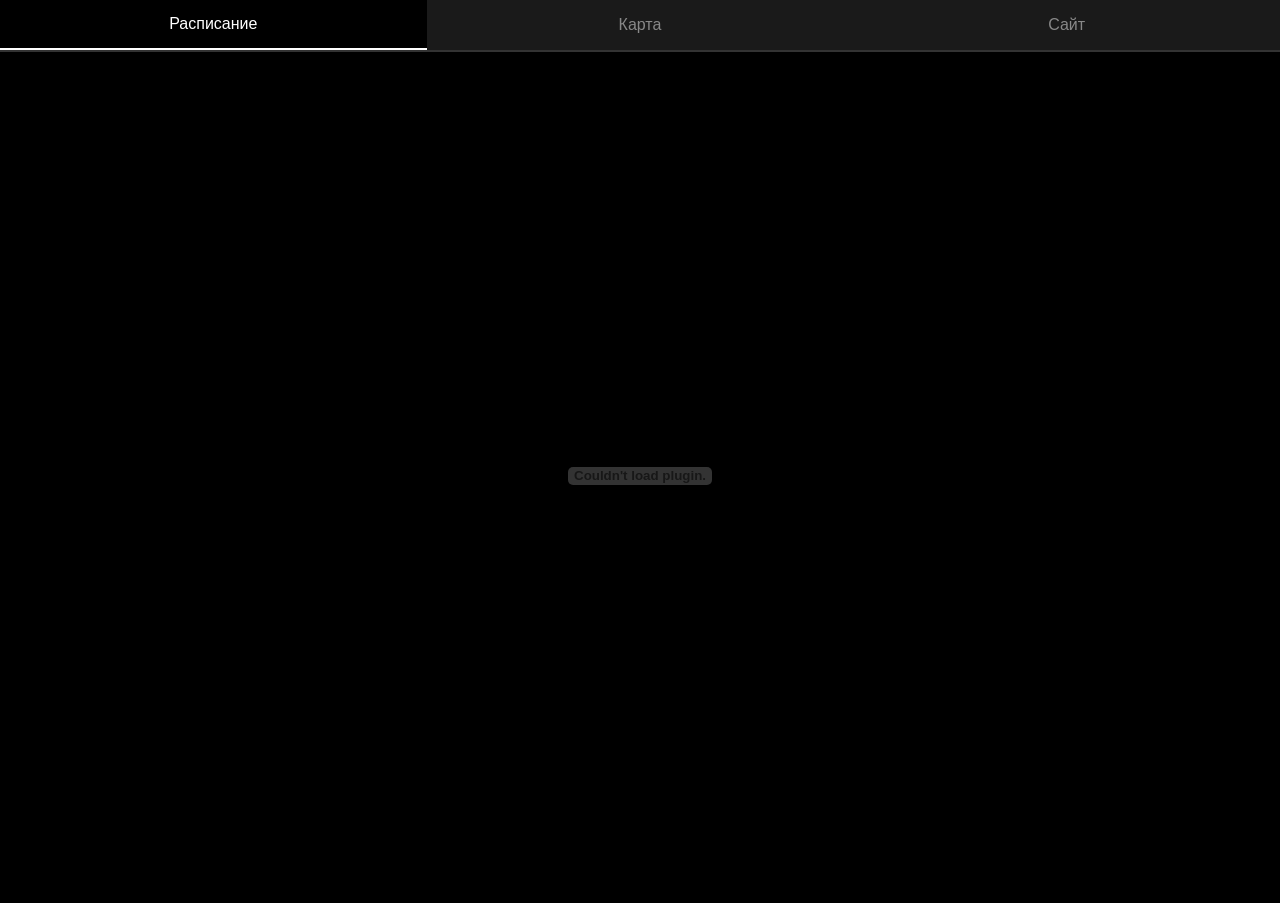
==== commit eb213f96: "Update index.html" ====
--- a/index.html
+++ b/index.html
@@ -56,10 +56,11 @@
             display: block;
         }
         
-        embed, img {
+        embed, img, iframe {
             width: 100%;
             height: 100%;
             object-fit: contain;
+            border: none;
         }
     </style>
 </head>
@@ -67,6 +68,7 @@
     <div class="tabs">
         <button class="tab active" onclick="openTab('schedule')">Расписание</button>
         <button class="tab" onclick="openTab('map')">Карта</button>
+        <button class="tab" onclick="openTab('website')">Сайт</button>
     </div>
     
     <div id="schedule" class="content active">
@@ -75,6 +77,10 @@
     
     <div id="map" class="content">
         <img src="kr.png" alt="Карта" />
+    </div>
+    
+    <div id="website" class="content">
+        <iframe src="http://lk.stu.lipetsk.ru"></iframe>
     </div>
     
     <script>
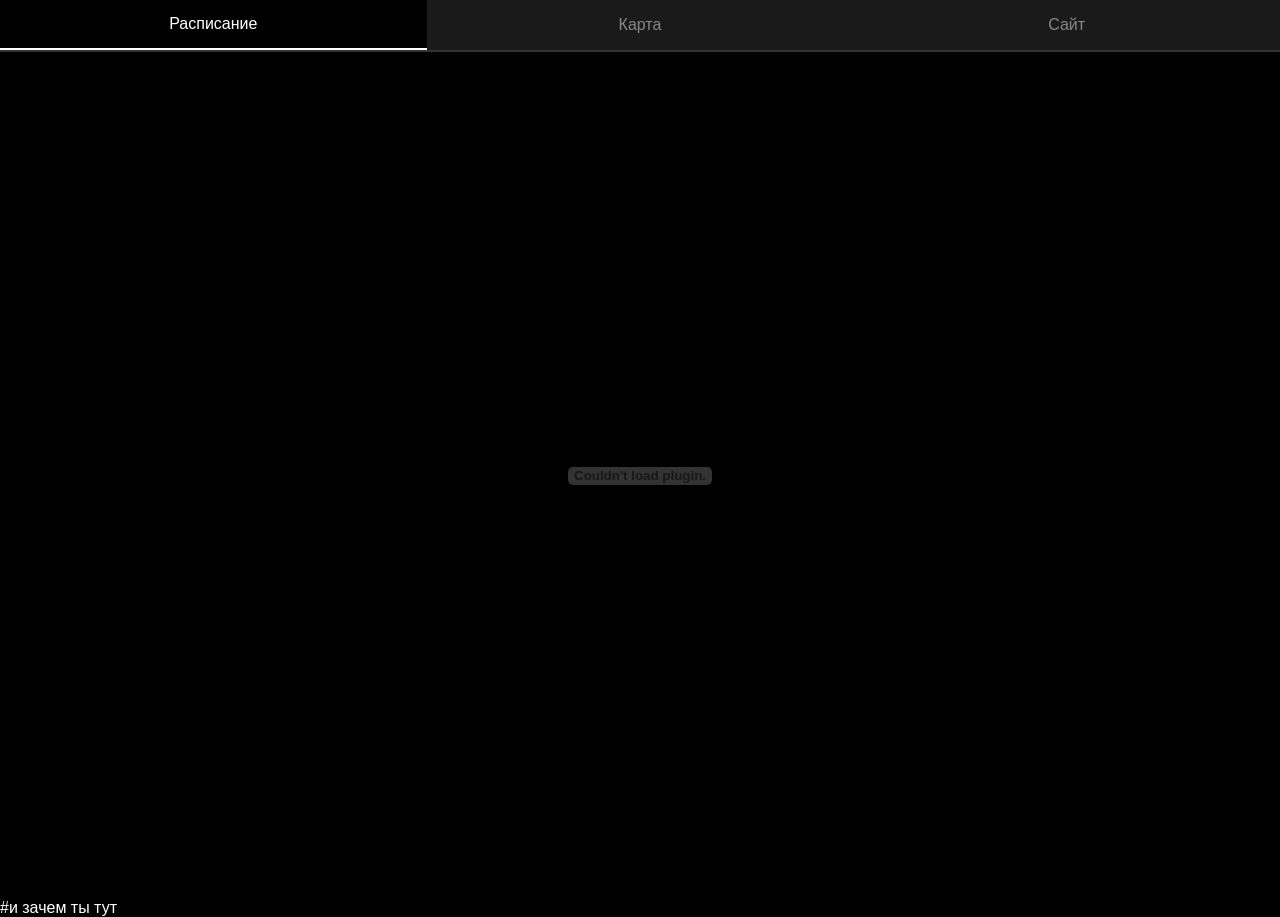
==== commit 897048fb: "Update index.html" ====
--- a/index.html
+++ b/index.html
@@ -33,6 +33,10 @@
             color: #888;
             font-size: 16px;
             transition: all 0.3s;
+            text-decoration: none;
+            display: flex;
+            align-items: center;
+            justify-content: center;
         }
         
         .tab:hover {
@@ -68,7 +72,7 @@
     <div class="tabs">
         <button class="tab active" onclick="openTab('schedule')">Расписание</button>
         <button class="tab" onclick="openTab('map')">Карта</button>
-        <button class="tab" onclick="openTab('website')">Сайт</button>
+        <a class="tab" href="http://lk.stu.lipetsk.ru" target="_blank">Сайт</a>
     </div>
     
     <div id="schedule" class="content active">
@@ -77,10 +81,6 @@
     
     <div id="map" class="content">
         <img src="kr.png" alt="Карта" />
-    </div>
-    
-    <div id="website" class="content">
-        <iframe src="http://lk.stu.lipetsk.ru"></iframe>
     </div>
     
     <script>
@@ -102,3 +102,4 @@
     </script>
 </body>
 </html>
+#и зачем ты тут
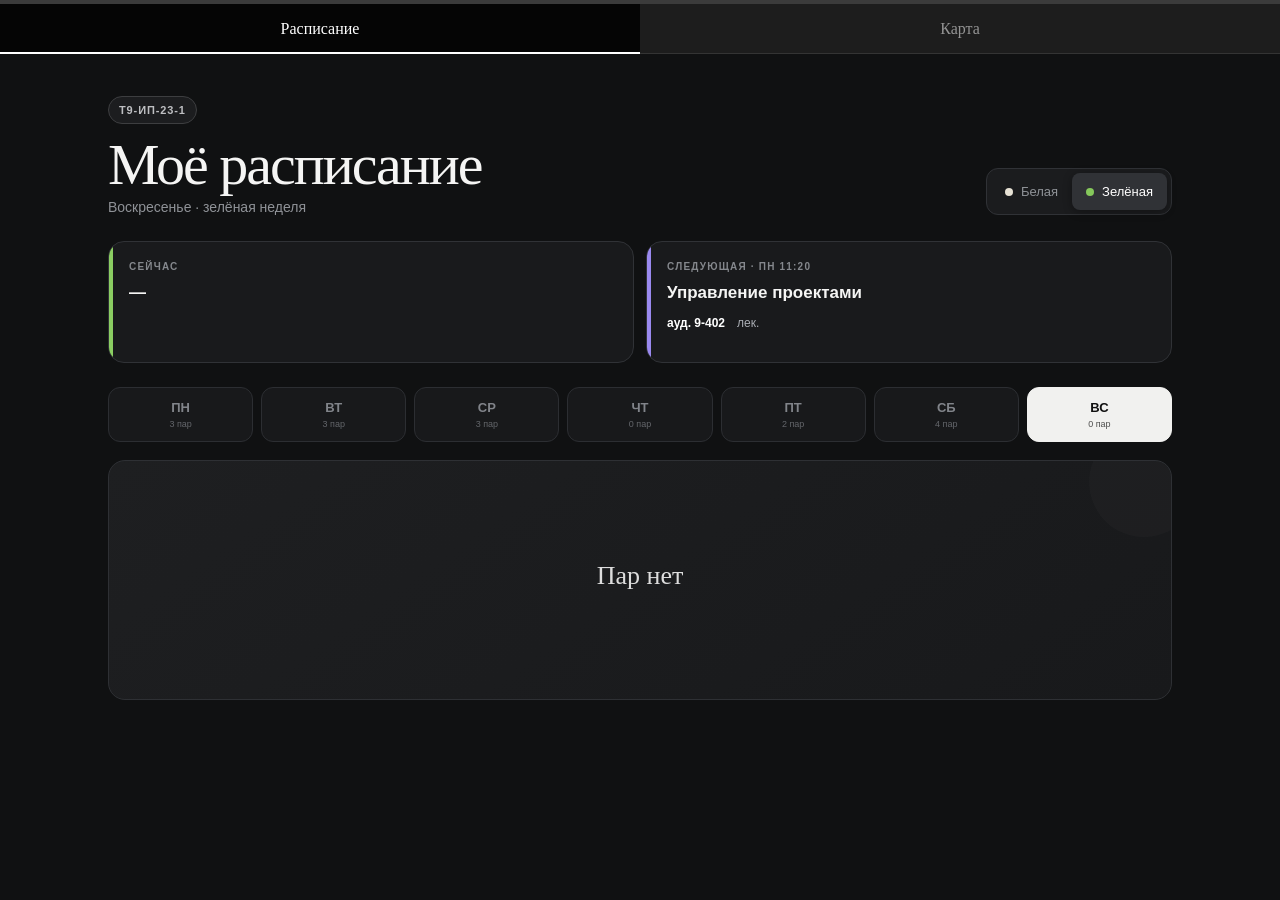
==== commit 78cd1b30: "Add files via upload" ====
--- a/index.html
+++ b/index.html
@@ -1,105 +1,72 @@
-<!DOCTYPE html>
+<!doctype html>
 <html lang="ru">
 <head>
-    <meta charset="UTF-8">
-    <meta name="viewport" content="width=device-width, initial-scale=1.0">
-    <title>Расписание</title>
-    <style>
-        * {
-            margin: 0;
-            padding: 0;
-            box-sizing: border-box;
-        }
-        
-        body {
-            background-color: #000;
-            font-family: Arial, sans-serif;
-            color: #fff;
-        }
-        
-        .tabs {
-            display: flex;
-            background-color: #1a1a1a;
-            border-bottom: 2px solid #333;
-        }
-        
-        .tab {
-            flex: 1;
-            padding: 15px;
-            text-align: center;
-            cursor: pointer;
-            background-color: #1a1a1a;
-            border: none;
-            color: #888;
-            font-size: 16px;
-            transition: all 0.3s;
-            text-decoration: none;
-            display: flex;
-            align-items: center;
-            justify-content: center;
-        }
-        
-        .tab:hover {
-            background-color: #2a2a2a;
-            color: #fff;
-        }
-        
-        .tab.active {
-            background-color: #000;
-            color: #fff;
-            border-bottom: 2px solid #fff;
-        }
-        
-        .content {
-            display: none;
-            width: 100%;
-            height: calc(100vh - 53px);
-        }
-        
-        .content.active {
-            display: block;
-        }
-        
-        embed, img, iframe {
-            width: 100%;
-            height: 100%;
-            object-fit: contain;
-            border: none;
-        }
-    </style>
+  <meta charset="UTF-8">
+  <meta name="viewport" content="width=device-width, initial-scale=1">
+  <meta name="theme-color" content="#171717">
+  <title>ЛГТУ - Учебный семестр</title>
+  <style>
+    :root{--bg:#171717;--panel:#242424;--panel-2:#303030;--line:#414141;--text:#e9e9e9;--muted:#949494;--accent:#ff5b45;--green:#98d75a;--violet:#9b89ef}*{box-sizing:border-box}html,body{height:100%;margin:0;background:var(--bg);color:var(--text);font-family:Arial,Helvetica,sans-serif;overflow:hidden}button,a{font:inherit;color:inherit}.tabs{height:54px;display:grid;grid-template-columns:repeat(2,1fr);background:#1d1d1d;border-top:4px solid #3b3b3b;border-bottom:1px solid #343434}.tab{position:relative;border:0;background:transparent;color:#949494;font-family:Georgia,serif;font-size:16px;cursor:pointer}.tab:hover{color:#d7d7d7}.tab.active{color:#fff;background:#050505}.tab.active:after{content:"";position:absolute;left:0;right:0;bottom:-1px;height:2px;background:#fff}.view{display:none;height:calc(100vh - 54px)}.view.active{display:block}.map-view{overflow:auto;background:#151515;padding:24px}.map-wrap{width:min(1180px,100%);margin:0 auto}.map-head{display:flex;align-items:end;justify-content:space-between;gap:24px;margin-bottom:18px}.eyebrow{text-transform:uppercase;letter-spacing:.15em;color:#858585;font-size:10px}.map-head h1{font:400 clamp(30px,4vw,54px)/1 Georgia,serif;margin:8px 0 0}.legend{display:flex;gap:16px;color:#aaa;font-size:12px}.legend i{display:inline-block;width:9px;height:9px;border-radius:2px;margin-right:6px}.legend .current{background:var(--green)}.legend .next{background:var(--violet)}.route{display:grid;grid-template-columns:1fr 48px 1fr;align-items:stretch;margin-bottom:16px}.route-card{min-height:116px;border:1px solid #3e3e3e;background:#222;border-radius:9px;padding:17px;display:flex;flex-direction:column}.route-card.current{border-top:4px solid var(--green)}.route-card.next{border-top:4px solid var(--violet)}.route-card small{text-transform:uppercase;letter-spacing:.1em;color:#858585;font-size:9px}.route-card strong{font:600 17px Georgia,serif;margin:8px 0 16px}.route-card div{display:flex;justify-content:space-between;align-items:end;gap:12px;margin-top:auto}.route-card b{font-size:19px}.route-card span{font-size:11px;color:#9b9b9b}.arrow{display:grid;place-items:center;color:#777;font-size:22px}.campus{position:relative;border:1px solid #404040;border-radius:8px;overflow:hidden;background:#eae5d7;box-shadow:0 18px 55px #0008}.campus img{display:block;width:100%;height:auto}.hotspot{position:absolute;border:2px solid transparent;border-radius:5px;pointer-events:none;transition:.2s}.hotspot.current{border-color:#5c9526;background:#9de05255;box-shadow:0 0 0 5px #9de05255,0 0 25px #8ed043}.hotspot.next{border-color:#7d6ed3;background:#9b89ef44;box-shadow:0 0 0 5px #9b89ef44,0 0 25px #9b89ef}.pin{position:absolute;right:-10px;padding:5px 8px;border-radius:99px;color:#111;font-size:11px;font-weight:800;white-space:nowrap}.current .pin{top:-13px;background:var(--green)}.next .pin{bottom:-13px;background:var(--violet)}.b4{left:8.2%;top:35%;width:18.1%;height:15%}.b5{left:3.6%;top:57.3%;width:11.2%;height:36%}.b3{left:28.1%;top:60%;width:9%;height:20.5%}.b1{left:44.4%;top:43.3%;width:11%;height:32.8%}.baud{left:58.7%;top:37.1%;width:10.3%;height:20.8%}.b2{left:72.6%;top:43.4%;width:10.7%;height:31.5%}.b9{left:88.1%;top:43.4%;width:9.8%;height:36%}.bsport{left:36.5%;top:77.1%;width:10.2%;height:15.8%}.badmin{left:58.8%;top:67.8%;width:10.5%;height:16%}.floor-row{display:grid;grid-template-columns:160px 1fr;margin-top:15px;background:#222;border:1px solid #3b3b3b;border-radius:8px;padding:15px;gap:18px;align-items:center}.floor-row strong{display:block;font:400 20px Georgia,serif;margin-top:6px}.floors{display:grid;grid-template-columns:repeat(5,1fr);gap:7px}.floor{min-height:55px;border:1px solid #414141;border-radius:5px;color:#777;padding:8px}.floor b{display:block;font:400 19px Georgia,serif}.floor small{font-size:8px}.floor.active-current{background:var(--green);border-color:var(--green);color:#111}.floor.active-next{border-color:var(--violet);color:#fff;box-shadow:inset 0 0 0 1px var(--violet)}@media(max-width:700px){.tabs{height:50px}.tab{font-size:14px}.view{height:calc(100vh - 50px)}.map-view{padding:13px}.map-head{align-items:start;flex-direction:column}.route{grid-template-columns:1fr}.arrow{height:32px;transform:rotate(90deg)}.floor-row{grid-template-columns:1fr}.floors{overflow-x:auto;grid-template-columns:repeat(5,minmax(70px,1fr))}}
+  </style>
+  <link rel="stylesheet" href="schedule.css">
 </head>
 <body>
-    <div class="tabs">
-        <button class="tab active" onclick="openTab('schedule')">Расписание</button>
-        <button class="tab" onclick="openTab('map')">Карта</button>
-        <a class="tab" href="http://lk.stu.lipetsk.ru" target="_blank">Сайт</a>
+  <nav class="tabs" aria-label="Разделы">
+    <button class="tab active" data-tab="schedule">Расписание</button>
+    <button class="tab" data-tab="map">Карта</button>
+  </nav>
+
+  <main class="view active card-schedule" id="schedule">
+    <div class="schedule-app">
+      <header class="schedule-app-head">
+        <div>
+          <span class="group-badge" id="groupBadge">т9-ИП-23-1</span>
+          <h1>Моё расписание</h1>
+          <p id="selectedDateLabel"></p>
+        </div>
+        <div class="week-toggle" aria-label="Выбор недели">
+          <button class="week-button active" type="button" data-week="white"><i></i>Белая</button>
+          <button class="week-button" type="button" data-week="green"><i></i>Зелёная</button>
+        </div>
+      </header>
+
+      <section class="now-strip" id="nowStrip" aria-live="polite"></section>
+      <nav class="day-switcher" id="daySwitcher" aria-label="День недели"></nav>
+      <section class="lesson-cards" id="lessonCards" aria-live="polite"></section>
     </div>
-    
-    <div id="schedule" class="content active">
-        <embed src="hi.pdf" type="application/pdf" />
+  </main>
+
+  <main class="view map-view" id="map">
+    <div class="map-wrap">
+      <header class="map-head"><div><span class="eyebrow">ЛГТУ · маршрут между парами</span><h1>Где следующая аудитория</h1></div><div class="legend"><span><i class="current"></i>текущая</span><span><i class="next"></i>следующая</span></div></header>
+      <section class="route" id="route"></section>
+      <section class="campus" id="campus">
+        <img src="campus-map.jpg" alt="Схема расположения корпусов и кабинетов">
+      </section>
+      <section id="floorRows"></section>
     </div>
-    
-    <div id="map" class="content">
-        <img src="kr.png" alt="Карта" />
-    </div>
-    
-    <script>
-        function openTab(tabName) {
-            const contents = document.querySelectorAll('.content');
-            const tabs = document.querySelectorAll('.tab');
-            
-            contents.forEach(content => {
-                content.classList.remove('active');
-            });
-            
-            tabs.forEach(tab => {
-                tab.classList.remove('active');
-            });
-            
-            document.getElementById(tabName).classList.add('active');
-            event.target.classList.add('active');
-        }
-    </script>
+  </main>
+
+  <script src="schedule-data.js"></script>
+  <script src="schedule.js"></script>
+  <script>
+    const tabs=document.querySelectorAll('.tab'),views=document.querySelectorAll('.view');
+    function openTab(id){tabs.forEach(t=>t.classList.toggle('active',t.dataset.tab===id));views.forEach(v=>v.classList.toggle('active',v.id===id));history.replaceState(null,'','#'+id)}
+    tabs.forEach(tab=>tab.addEventListener('click',()=>openTab(tab.dataset.tab)));
+    const requested=location.hash.slice(1);if(['schedule','map'].includes(requested))openTab(requested);else openTab('schedule');
+
+    function roomLocation(room){const clean=room.toLowerCase();if(clean.includes('спорт'))return{building:'sport',floor:1,label:'Спорткомплекс'};const pref=clean.match(/^(\d)[-–](\d{3})$/);if(pref)return{building:pref[1],floor:Number(pref[2][0]),label:pref[1]+' корпус'};const number=Number((clean.match(/\d{3}/)||[])[0]);if(!number)return{building:'unknown',floor:null,label:'Корпус не определён'};const inside=r=>r.some(([a,b])=>number>=a&&number<=b);let building='unknown';if(inside([[100,111],[204,239],[309,346],[408,440]]))building='1';else if(inside([[112,115],[240,263],[347,382],[441,478]]))building='2';else if(inside([[117,121],[264,272]]))building='3';else if(inside([[122,130],[273,282]]))building='4';else if(inside([[131,146],[283,299],[383,399],[479,499],[504,514]]))building='5';return{building,floor:Number(String(number)[0]),label:building==='unknown'?'Корпус не определён':building+' корпус'}}
+    const currentLesson=window.SCHEDULE_ROUTE.current,nextLesson=window.SCHEDULE_ROUTE.next;
+    const route=document.getElementById('route'),campus=document.getElementById('campus'),floorRows=document.getElementById('floorRows');
+    function card(item,type,label){if(!item)return`<article class="route-card ${type}"><small>${label}</small><strong>—</strong></article>`;const loc=roomLocation(item.room);return`<article class="route-card ${type}"><small>${label} · ${item.time}</small><strong>${item.title}</strong><div><b>ауд. ${item.room}</b><span>${loc.label}${loc.floor?' · '+loc.floor+' этаж':''}</span></div></article>`}
+    route.innerHTML=card(currentLesson,'current','Текущая')+'<div class="arrow">→</div>'+card(nextLesson,'next','Следующая');
+    const hotspotClass={1:'b1',2:'b2',3:'b3',4:'b4',5:'b5',9:'b9',aud:'baud',sport:'bsport',admin:'badmin'};
+    function addHotspot(item,type){if(!item)return;const loc=roomLocation(item.room),cls=hotspotClass[loc.building];if(!cls)return;const el=document.createElement('div');el.className=`hotspot ${cls} ${type}`;el.innerHTML=`<span class="pin">${item.room}</span>`;campus.appendChild(el)}
+    const currentLocation=currentLesson&&roomLocation(currentLesson.room),nextLocation=nextLesson&&roomLocation(nextLesson.room);
+    const sameBuilding=currentLocation&&nextLocation&&currentLocation.building!=='unknown'&&currentLocation.building===nextLocation.building;
+    if(sameBuilding){const el=document.createElement('div');el.className=`hotspot ${hotspotClass[currentLocation.building]} combined`;el.innerHTML=`<span class="pin current-pin">${currentLesson.room}</span><span class="pin next-pin">${nextLesson.room}</span>`;campus.appendChild(el)}else{addHotspot(currentLesson,'current');addHotspot(nextLesson,'next')}
+    function floorRow(item,type,label){if(!item)return'';const loc=roomLocation(item.room);if(!loc.floor)return'';return`<div class="floor-row"><div><span class="eyebrow">${label}</span><strong>${loc.label}</strong></div><div class="floors">${[1,2,3,4,5].map(f=>`<div class="floor ${f===loc.floor?'active-'+type:''}"><b>${f}</b><small>${f===loc.floor?'ауд. '+item.room:''}</small></div>`).join('')}</div></div>`}
+    floorRows.innerHTML=floorRow(currentLesson,'current','текущая аудитория')+floorRow(nextLesson,'next','следующая аудитория');
+  </script>
 </body>
 </html>
-#и зачем ты тут
--- a/schedule.css
+++ b/schedule.css
@@ -0,0 +1,41 @@
+.card-schedule{overflow:auto;background:#101112;color:#f5f5f4}
+.schedule-app{width:min(1120px,100%);margin:0 auto;padding:42px 28px 70px}
+.schedule-app-head{display:flex;align-items:flex-end;justify-content:space-between;gap:28px;margin-bottom:26px}
+.group-badge{display:inline-flex;padding:7px 10px;border:1px solid #3d3e40;border-radius:999px;background:#1c1d1f;color:#bebfc2;font-size:11px;font-weight:700;letter-spacing:.08em;text-transform:uppercase}
+.schedule-app-head h1{margin:13px 0 7px;font:400 clamp(34px,5vw,58px)/.95 Georgia,serif;letter-spacing:-.035em}
+.schedule-app-head p{margin:0;color:#8f9297;font-size:14px}
+.week-toggle{display:flex;padding:4px;background:#1b1c1e;border:1px solid #303236;border-radius:12px}
+.week-button{display:flex;align-items:center;gap:8px;border:0;border-radius:8px;background:transparent;color:#8f9297;padding:11px 14px;cursor:pointer;font-size:13px}
+.week-button i{width:8px;height:8px;border-radius:50%;background:#e7e2d5}
+.week-button[data-week="green"] i{background:#85c85b}
+.week-button.active{background:#303236;color:#fff;box-shadow:0 2px 10px #0005}
+.now-strip{display:grid;grid-template-columns:1fr 1fr;gap:12px;margin-bottom:18px}
+.now-card{position:relative;min-height:122px;padding:19px 20px;border:1px solid #303236;border-radius:16px;background:#191a1c;overflow:hidden}
+.now-card:before{content:"";position:absolute;inset:0 auto 0 0;width:4px;background:#56585c}
+.now-card.current:before{background:#8bce62}.now-card.next:before{background:#9a89ef}
+.now-card small{display:block;margin-bottom:10px;color:#85888d;font-size:10px;font-weight:800;letter-spacing:.12em;text-transform:uppercase}
+.now-card strong{display:block;max-width:88%;font-size:17px;line-height:1.25}
+.now-card div{display:flex;gap:12px;margin-top:13px;color:#aaaeb4;font-size:12px}
+.now-card .room{color:#fff;font-weight:800}
+.day-switcher{display:grid;grid-template-columns:repeat(7,1fr);gap:8px;margin:24px 0 18px}
+.day-button{border:1px solid #2c2e32;border-radius:12px;background:#18191b;color:#81848a;padding:12px 8px;cursor:pointer;text-align:center;transition:.16s ease}
+.day-button:hover{border-color:#50535a;color:#ddd}.day-button.active{border-color:#f1f1ef;background:#f1f1ef;color:#111}
+.day-button b{display:block;font-size:13px}.day-button span{display:block;margin-top:4px;font-size:9px;opacity:.72}
+.lesson-cards{display:grid;grid-template-columns:repeat(2,minmax(0,1fr));gap:12px}
+.lesson-card{position:relative;min-height:210px;padding:22px;border:1px solid #2e3034;border-radius:17px;background:linear-gradient(145deg,#1e1f21,#18191b);display:flex;flex-direction:column;overflow:hidden}
+.lesson-card:after{content:"";position:absolute;right:-28px;top:-34px;width:110px;height:110px;border-radius:50%;background:#ffffff05}
+.lesson-card.current{border-color:#7ebc59;box-shadow:inset 0 0 0 1px #7ebc59,0 16px 40px #6dba3720}
+.lesson-card.next{border-color:#8f7de0;box-shadow:inset 0 0 0 1px #8f7de0,0 16px 40px #7661dc20}
+.lesson-card.empty{min-height:240px;grid-column:1/-1;align-items:center;justify-content:center;text-align:center;color:#85888d}
+.lesson-card.empty strong{font:400 26px Georgia,serif;color:#ddd;margin-bottom:8px}
+.lesson-top{display:flex;align-items:center;justify-content:space-between;gap:14px;margin-bottom:20px}
+.lesson-time{font:400 26px/1 Georgia,serif}.lesson-time span{color:#696c72}.lesson-state{padding:6px 9px;border-radius:999px;background:#2b2d31;color:#b8bbc1;font-size:9px;font-weight:800;letter-spacing:.08em;text-transform:uppercase}
+.current .lesson-state{background:#8bce62;color:#13200c}.next .lesson-state{background:#9a89ef;color:#151020}
+.lesson-card h2{margin:0 0 11px;font-size:18px;line-height:1.25}.lesson-teacher{margin:0 0 19px;color:#9da0a5;font-size:13px;line-height:1.45}
+.lesson-meta{display:flex;flex-wrap:wrap;gap:8px;margin-top:auto}.meta-pill{padding:7px 9px;border:1px solid #37393e;border-radius:8px;background:#222326;color:#b8bbc0;font-size:11px}.meta-pill.room{border-color:#4d5057;color:#fff;font-weight:800}.meta-pill.type{text-transform:uppercase}
+.schedule-error{grid-column:1/-1;padding:22px;border:1px solid #713f3f;border-radius:14px;background:#2a1919;color:#ffb8b8}
+.hotspot.combined{border-color:#5c9526;background:linear-gradient(135deg,#9de05244 0 50%,#9b89ef38 50% 100%);box-shadow:0 0 0 4px #9b89ef66,0 0 24px #8ed04366}
+.hotspot.combined .current-pin{top:-13px;background:var(--green)}
+.hotspot.combined .next-pin{bottom:-13px;background:var(--violet)}
+@media(max-width:760px){.schedule-app{padding:26px 14px 60px}.schedule-app-head{align-items:flex-start;flex-direction:column}.week-toggle{width:100%}.week-button{justify-content:center;flex:1}.now-strip,.lesson-cards{grid-template-columns:1fr}.day-switcher{grid-template-columns:repeat(3,1fr)}.lesson-card{min-height:190px}}
+@media(max-width:420px){.schedule-app-head h1{font-size:36px}.lesson-time{font-size:22px}.now-card{min-height:112px}.day-button{padding:10px 5px}}
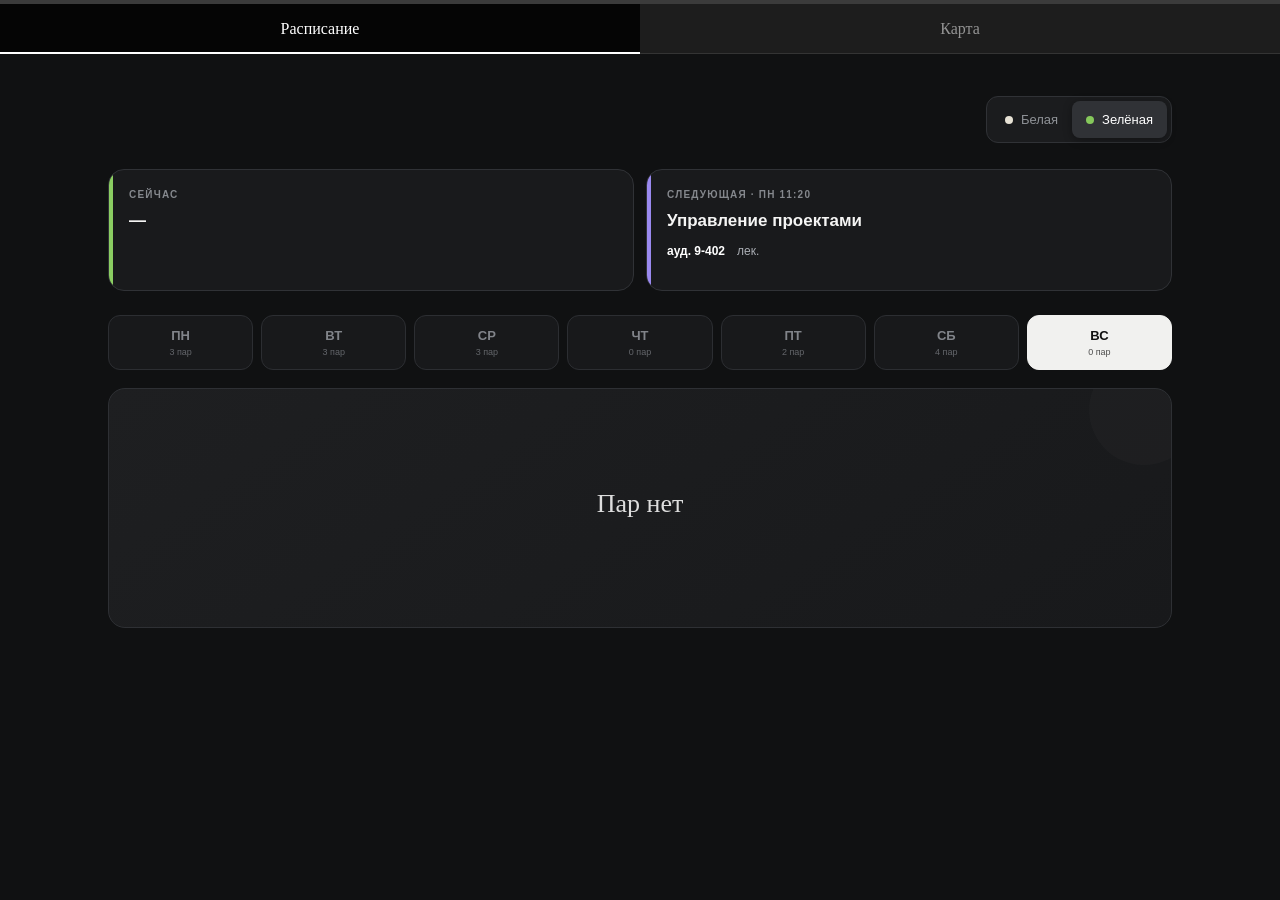
==== commit 8ef5d7ee: "Add files via upload" ====
--- a/index.html
+++ b/index.html
@@ -6,7 +6,7 @@
   <meta name="theme-color" content="#171717">
   <title>ЛГТУ - Учебный семестр</title>
   <style>
-    :root{--bg:#171717;--panel:#242424;--panel-2:#303030;--line:#414141;--text:#e9e9e9;--muted:#949494;--accent:#ff5b45;--green:#98d75a;--violet:#9b89ef}*{box-sizing:border-box}html,body{height:100%;margin:0;background:var(--bg);color:var(--text);font-family:Arial,Helvetica,sans-serif;overflow:hidden}button,a{font:inherit;color:inherit}.tabs{height:54px;display:grid;grid-template-columns:repeat(2,1fr);background:#1d1d1d;border-top:4px solid #3b3b3b;border-bottom:1px solid #343434}.tab{position:relative;border:0;background:transparent;color:#949494;font-family:Georgia,serif;font-size:16px;cursor:pointer}.tab:hover{color:#d7d7d7}.tab.active{color:#fff;background:#050505}.tab.active:after{content:"";position:absolute;left:0;right:0;bottom:-1px;height:2px;background:#fff}.view{display:none;height:calc(100vh - 54px)}.view.active{display:block}.map-view{overflow:auto;background:#151515;padding:24px}.map-wrap{width:min(1180px,100%);margin:0 auto}.map-head{display:flex;align-items:end;justify-content:space-between;gap:24px;margin-bottom:18px}.eyebrow{text-transform:uppercase;letter-spacing:.15em;color:#858585;font-size:10px}.map-head h1{font:400 clamp(30px,4vw,54px)/1 Georgia,serif;margin:8px 0 0}.legend{display:flex;gap:16px;color:#aaa;font-size:12px}.legend i{display:inline-block;width:9px;height:9px;border-radius:2px;margin-right:6px}.legend .current{background:var(--green)}.legend .next{background:var(--violet)}.route{display:grid;grid-template-columns:1fr 48px 1fr;align-items:stretch;margin-bottom:16px}.route-card{min-height:116px;border:1px solid #3e3e3e;background:#222;border-radius:9px;padding:17px;display:flex;flex-direction:column}.route-card.current{border-top:4px solid var(--green)}.route-card.next{border-top:4px solid var(--violet)}.route-card small{text-transform:uppercase;letter-spacing:.1em;color:#858585;font-size:9px}.route-card strong{font:600 17px Georgia,serif;margin:8px 0 16px}.route-card div{display:flex;justify-content:space-between;align-items:end;gap:12px;margin-top:auto}.route-card b{font-size:19px}.route-card span{font-size:11px;color:#9b9b9b}.arrow{display:grid;place-items:center;color:#777;font-size:22px}.campus{position:relative;border:1px solid #404040;border-radius:8px;overflow:hidden;background:#eae5d7;box-shadow:0 18px 55px #0008}.campus img{display:block;width:100%;height:auto}.hotspot{position:absolute;border:2px solid transparent;border-radius:5px;pointer-events:none;transition:.2s}.hotspot.current{border-color:#5c9526;background:#9de05255;box-shadow:0 0 0 5px #9de05255,0 0 25px #8ed043}.hotspot.next{border-color:#7d6ed3;background:#9b89ef44;box-shadow:0 0 0 5px #9b89ef44,0 0 25px #9b89ef}.pin{position:absolute;right:-10px;padding:5px 8px;border-radius:99px;color:#111;font-size:11px;font-weight:800;white-space:nowrap}.current .pin{top:-13px;background:var(--green)}.next .pin{bottom:-13px;background:var(--violet)}.b4{left:8.2%;top:35%;width:18.1%;height:15%}.b5{left:3.6%;top:57.3%;width:11.2%;height:36%}.b3{left:28.1%;top:60%;width:9%;height:20.5%}.b1{left:44.4%;top:43.3%;width:11%;height:32.8%}.baud{left:58.7%;top:37.1%;width:10.3%;height:20.8%}.b2{left:72.6%;top:43.4%;width:10.7%;height:31.5%}.b9{left:88.1%;top:43.4%;width:9.8%;height:36%}.bsport{left:36.5%;top:77.1%;width:10.2%;height:15.8%}.badmin{left:58.8%;top:67.8%;width:10.5%;height:16%}.floor-row{display:grid;grid-template-columns:160px 1fr;margin-top:15px;background:#222;border:1px solid #3b3b3b;border-radius:8px;padding:15px;gap:18px;align-items:center}.floor-row strong{display:block;font:400 20px Georgia,serif;margin-top:6px}.floors{display:grid;grid-template-columns:repeat(5,1fr);gap:7px}.floor{min-height:55px;border:1px solid #414141;border-radius:5px;color:#777;padding:8px}.floor b{display:block;font:400 19px Georgia,serif}.floor small{font-size:8px}.floor.active-current{background:var(--green);border-color:var(--green);color:#111}.floor.active-next{border-color:var(--violet);color:#fff;box-shadow:inset 0 0 0 1px var(--violet)}@media(max-width:700px){.tabs{height:50px}.tab{font-size:14px}.view{height:calc(100vh - 50px)}.map-view{padding:13px}.map-head{align-items:start;flex-direction:column}.route{grid-template-columns:1fr}.arrow{height:32px;transform:rotate(90deg)}.floor-row{grid-template-columns:1fr}.floors{overflow-x:auto;grid-template-columns:repeat(5,minmax(70px,1fr))}}
+    :root{--bg:#171717;--panel:#242424;--panel-2:#303030;--line:#414141;--text:#e9e9e9;--muted:#949494;--accent:#ff5b45;--green:#98d75a;--violet:#9b89ef}*{box-sizing:border-box}html,body{height:100%;margin:0;background:var(--bg);color:var(--text);font-family:Arial,Helvetica,sans-serif;overflow:hidden}button,a{font:inherit;color:inherit}.tabs{height:54px;display:grid;grid-template-columns:repeat(2,1fr);background:#1d1d1d;border-top:4px solid #3b3b3b;border-bottom:1px solid #343434}.tab{position:relative;border:0;background:transparent;color:#949494;font-family:Georgia,serif;font-size:16px;cursor:pointer}.tab:hover{color:#d7d7d7}.tab.active{color:#fff;background:#050505}.tab.active:after{content:"";position:absolute;left:0;right:0;bottom:-1px;height:2px;background:#fff}.view{display:none;height:calc(100vh - 54px)}.view.active{display:block}.map-view{overflow:auto;background:#151515;padding:24px}.map-wrap{width:min(1180px,100%);margin:0 auto}.eyebrow{text-transform:uppercase;letter-spacing:.15em;color:#858585;font-size:10px}.route{display:grid;grid-template-columns:1fr 48px 1fr;align-items:stretch;margin-bottom:16px}.route-card{min-height:116px;border:1px solid #3e3e3e;background:#222;border-radius:9px;padding:17px;display:flex;flex-direction:column}.route-card.current{border-top:4px solid var(--green)}.route-card.next{border-top:4px solid var(--violet)}.route-card small{text-transform:uppercase;letter-spacing:.1em;color:#858585;font-size:9px}.route-card strong{font:600 17px Georgia,serif;margin:8px 0 16px}.route-card div{display:flex;justify-content:space-between;align-items:end;gap:12px;margin-top:auto}.route-card b{font-size:19px}.route-card span{font-size:11px;color:#9b9b9b}.arrow{display:grid;place-items:center;color:#777;font-size:22px}.campus{position:relative;border:1px solid #404040;border-radius:8px;overflow:hidden;background:#eae5d7;box-shadow:0 18px 55px #0008}.campus img{display:block;width:100%;height:auto}.hotspot{position:absolute;border:2px solid transparent;border-radius:5px;pointer-events:none;transition:.2s}.hotspot.current{border-color:#5c9526;background:#9de05255;box-shadow:0 0 0 5px #9de05255,0 0 25px #8ed043}.hotspot.next{border-color:#7d6ed3;background:#9b89ef44;box-shadow:0 0 0 5px #9b89ef44,0 0 25px #9b89ef}.pin{position:absolute;right:-10px;padding:5px 8px;border-radius:99px;color:#111;font-size:11px;font-weight:800;white-space:nowrap}.current .pin{top:-13px;background:var(--green)}.next .pin{bottom:-13px;background:var(--violet)}.b4{left:8.2%;top:35%;width:18.1%;height:15%}.b5{left:3.6%;top:57.3%;width:11.2%;height:36%}.b3{left:28.1%;top:60%;width:9%;height:20.5%}.b1{left:44.4%;top:43.3%;width:11%;height:32.8%}.baud{left:58.7%;top:37.1%;width:10.3%;height:20.8%}.b2{left:72.6%;top:43.4%;width:10.7%;height:31.5%}.b9{left:88.1%;top:43.4%;width:9.8%;height:36%}.bsport{left:36.5%;top:77.1%;width:10.2%;height:15.8%}.badmin{left:58.8%;top:67.8%;width:10.5%;height:16%}.floor-row{display:grid;grid-template-columns:160px 1fr;margin-top:15px;background:#222;border:1px solid #3b3b3b;border-radius:8px;padding:15px;gap:18px;align-items:center}.floor-row strong{display:block;font:400 20px Georgia,serif;margin-top:6px}.floors{display:grid;grid-template-columns:repeat(5,1fr);gap:7px}.floor{min-height:55px;border:1px solid #414141;border-radius:5px;color:#777;padding:8px}.floor b{display:block;font:400 19px Georgia,serif}.floor small{font-size:8px}.floor.active-current{background:var(--green);border-color:var(--green);color:#111}.floor.active-next{border-color:var(--violet);color:#fff;box-shadow:inset 0 0 0 1px var(--violet)}@media(max-width:700px){.tabs{height:50px}.tab{font-size:14px}.view{height:calc(100vh - 50px)}.map-view{padding:13px}.route{grid-template-columns:1fr}.arrow{height:32px;transform:rotate(90deg)}.floor-row{grid-template-columns:1fr}.floors{overflow-x:auto;grid-template-columns:repeat(5,minmax(70px,1fr))}}
   </style>
   <link rel="stylesheet" href="schedule.css">
 </head>
@@ -18,12 +18,7 @@
 
   <main class="view active card-schedule" id="schedule">
     <div class="schedule-app">
-      <header class="schedule-app-head">
-        <div>
-          <span class="group-badge" id="groupBadge">т9-ИП-23-1</span>
-          <h1>Моё расписание</h1>
-          <p id="selectedDateLabel"></p>
-        </div>
+      <header class="schedule-controls">
         <div class="week-toggle" aria-label="Выбор недели">
           <button class="week-button active" type="button" data-week="white"><i></i>Белая</button>
           <button class="week-button" type="button" data-week="green"><i></i>Зелёная</button>
@@ -38,7 +33,6 @@
 
   <main class="view map-view" id="map">
     <div class="map-wrap">
-      <header class="map-head"><div><span class="eyebrow">ЛГТУ · маршрут между парами</span><h1>Где следующая аудитория</h1></div><div class="legend"><span><i class="current"></i>текущая</span><span><i class="next"></i>следующая</span></div></header>
       <section class="route" id="route"></section>
       <section class="campus" id="campus">
         <img src="campus-map.jpg" alt="Схема расположения корпусов и кабинетов">
--- a/schedule.css
+++ b/schedule.css
@@ -1,9 +1,6 @@
 .card-schedule{overflow:auto;background:#101112;color:#f5f5f4}
 .schedule-app{width:min(1120px,100%);margin:0 auto;padding:42px 28px 70px}
-.schedule-app-head{display:flex;align-items:flex-end;justify-content:space-between;gap:28px;margin-bottom:26px}
-.group-badge{display:inline-flex;padding:7px 10px;border:1px solid #3d3e40;border-radius:999px;background:#1c1d1f;color:#bebfc2;font-size:11px;font-weight:700;letter-spacing:.08em;text-transform:uppercase}
-.schedule-app-head h1{margin:13px 0 7px;font:400 clamp(34px,5vw,58px)/.95 Georgia,serif;letter-spacing:-.035em}
-.schedule-app-head p{margin:0;color:#8f9297;font-size:14px}
+.schedule-controls{display:flex;justify-content:flex-end;margin-bottom:26px}
 .week-toggle{display:flex;padding:4px;background:#1b1c1e;border:1px solid #303236;border-radius:12px}
 .week-button{display:flex;align-items:center;gap:8px;border:0;border-radius:8px;background:transparent;color:#8f9297;padding:11px 14px;cursor:pointer;font-size:13px}
 .week-button i{width:8px;height:8px;border-radius:50%;background:#e7e2d5}
@@ -37,5 +34,5 @@
 .hotspot.combined{border-color:#5c9526;background:linear-gradient(135deg,#9de05244 0 50%,#9b89ef38 50% 100%);box-shadow:0 0 0 4px #9b89ef66,0 0 24px #8ed04366}
 .hotspot.combined .current-pin{top:-13px;background:var(--green)}
 .hotspot.combined .next-pin{bottom:-13px;background:var(--violet)}
-@media(max-width:760px){.schedule-app{padding:26px 14px 60px}.schedule-app-head{align-items:flex-start;flex-direction:column}.week-toggle{width:100%}.week-button{justify-content:center;flex:1}.now-strip,.lesson-cards{grid-template-columns:1fr}.day-switcher{grid-template-columns:repeat(3,1fr)}.lesson-card{min-height:190px}}
-@media(max-width:420px){.schedule-app-head h1{font-size:36px}.lesson-time{font-size:22px}.now-card{min-height:112px}.day-button{padding:10px 5px}}
+@media(max-width:760px){.schedule-app{padding:26px 14px 60px}.week-toggle{width:100%}.week-button{justify-content:center;flex:1}.now-strip,.lesson-cards{grid-template-columns:1fr}.day-switcher{grid-template-columns:repeat(3,1fr)}.lesson-card{min-height:190px}}
+@media(max-width:420px){.lesson-time{font-size:22px}.now-card{min-height:112px}.day-button{padding:10px 5px}}
